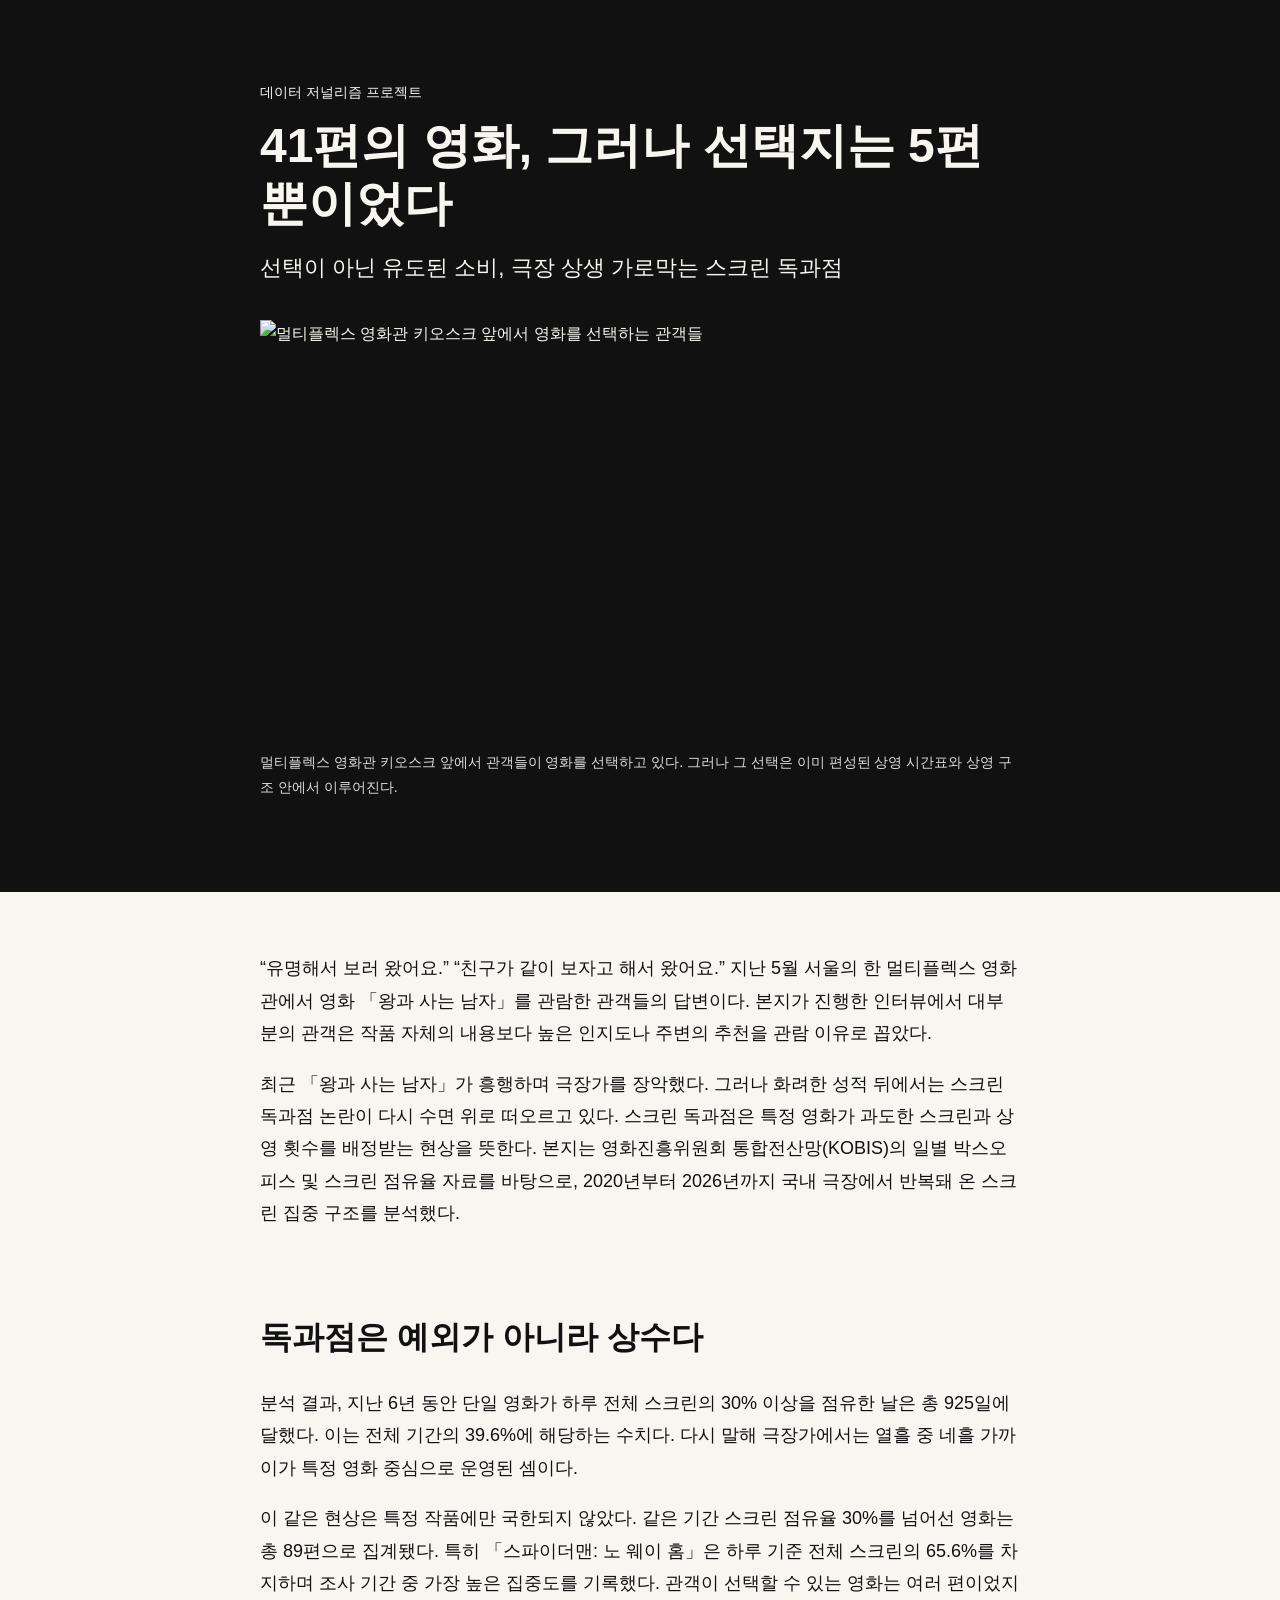
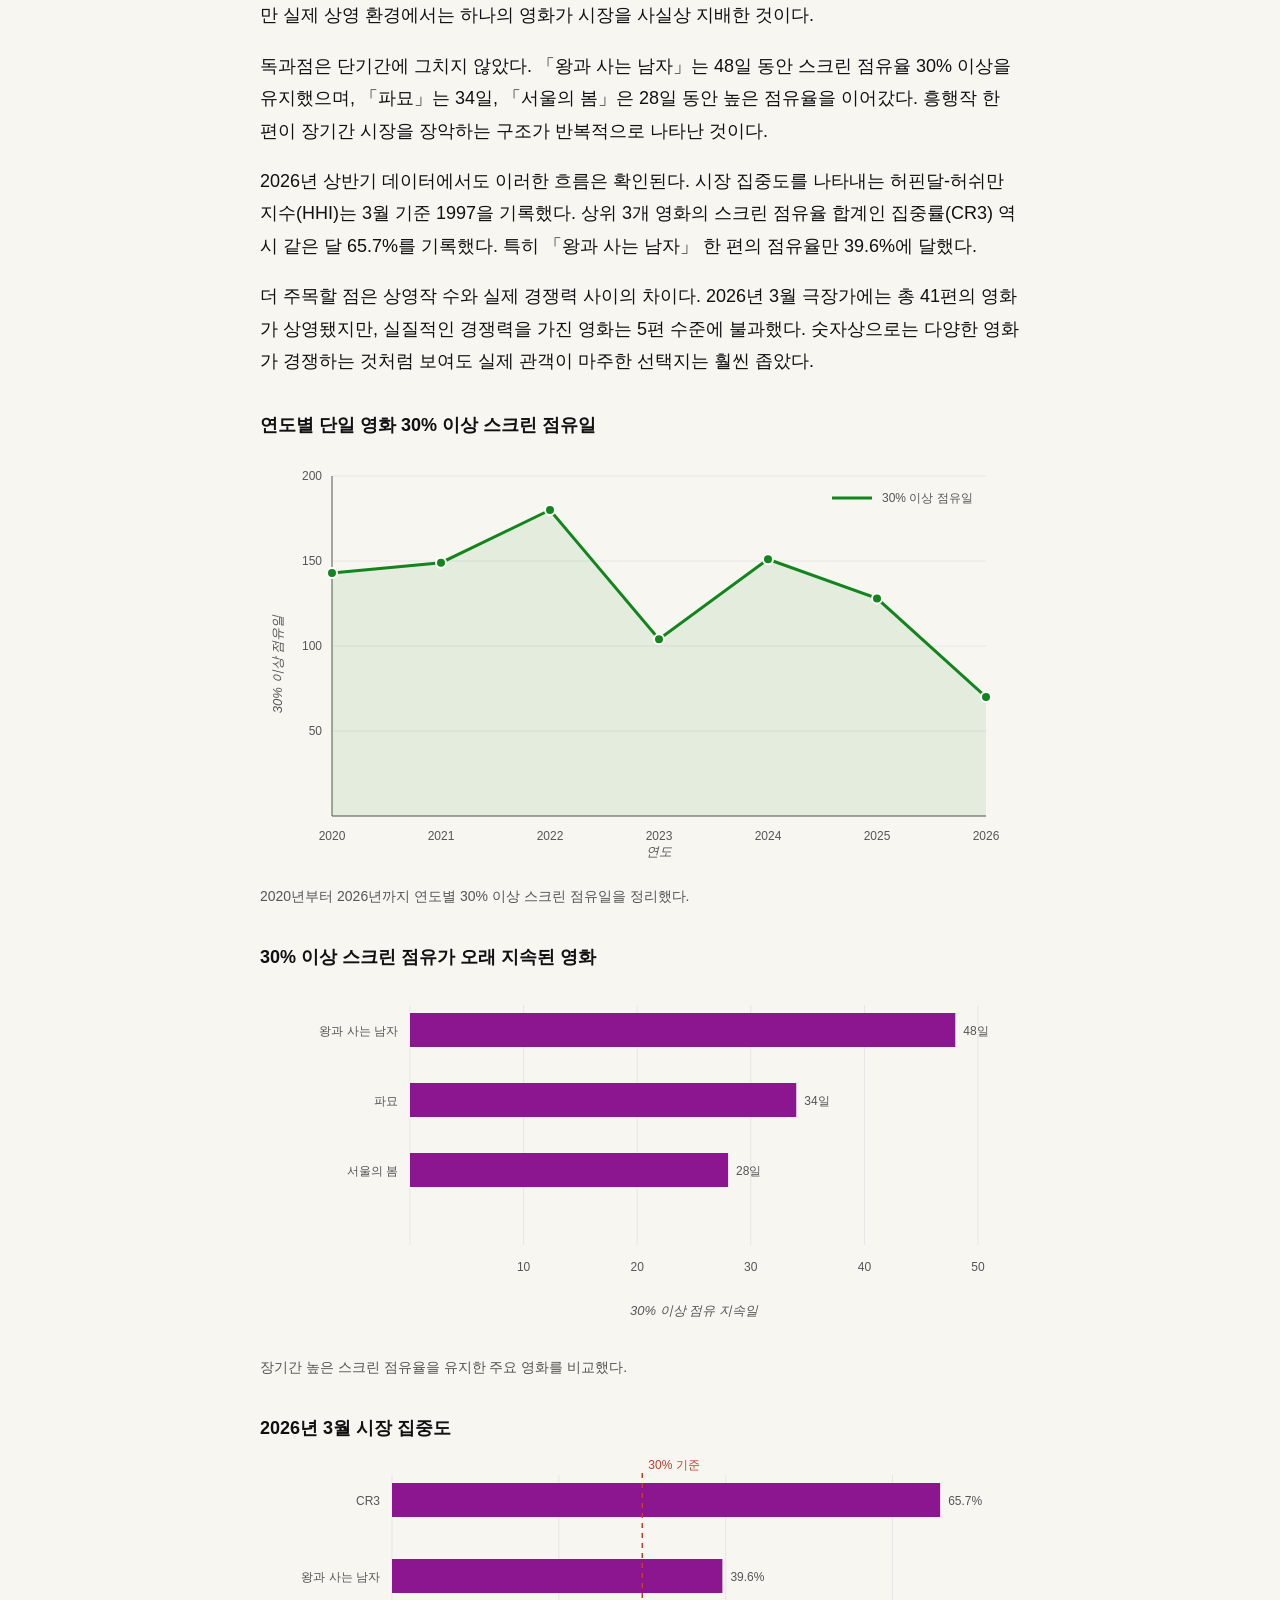
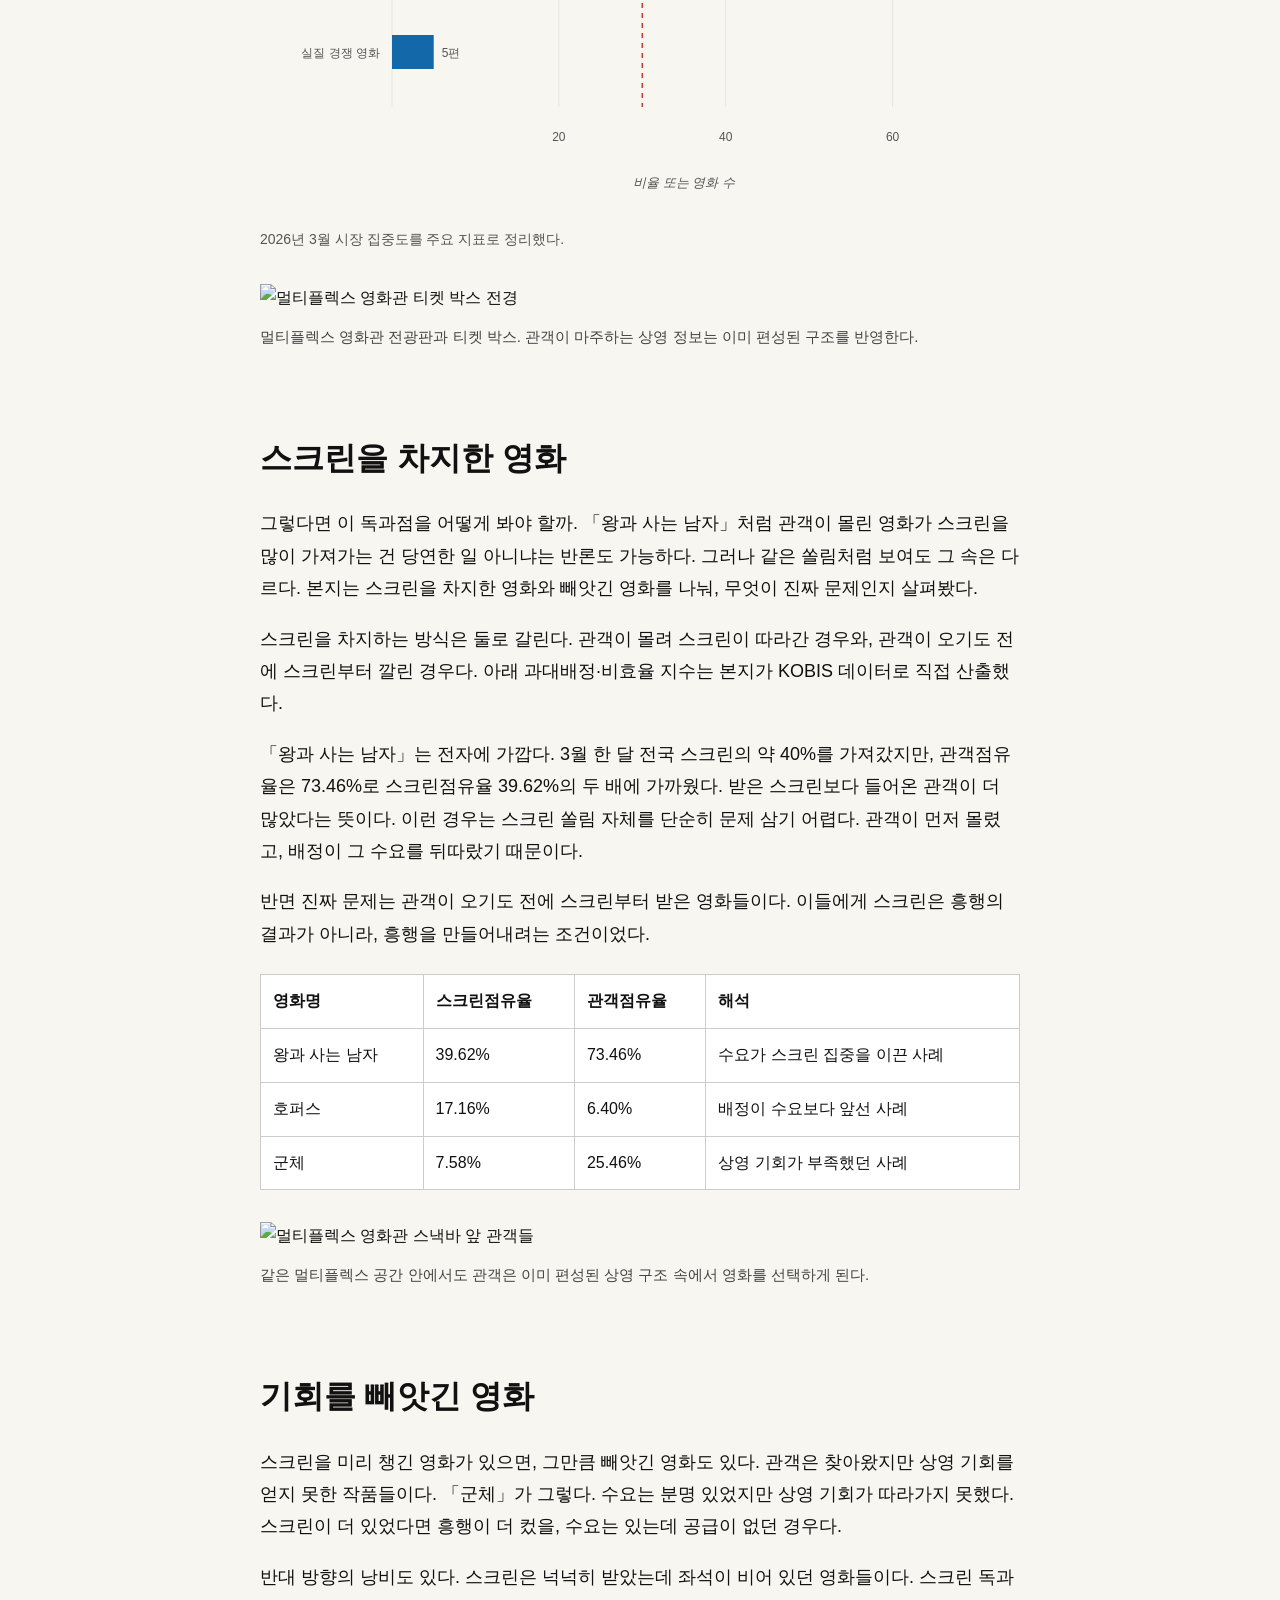
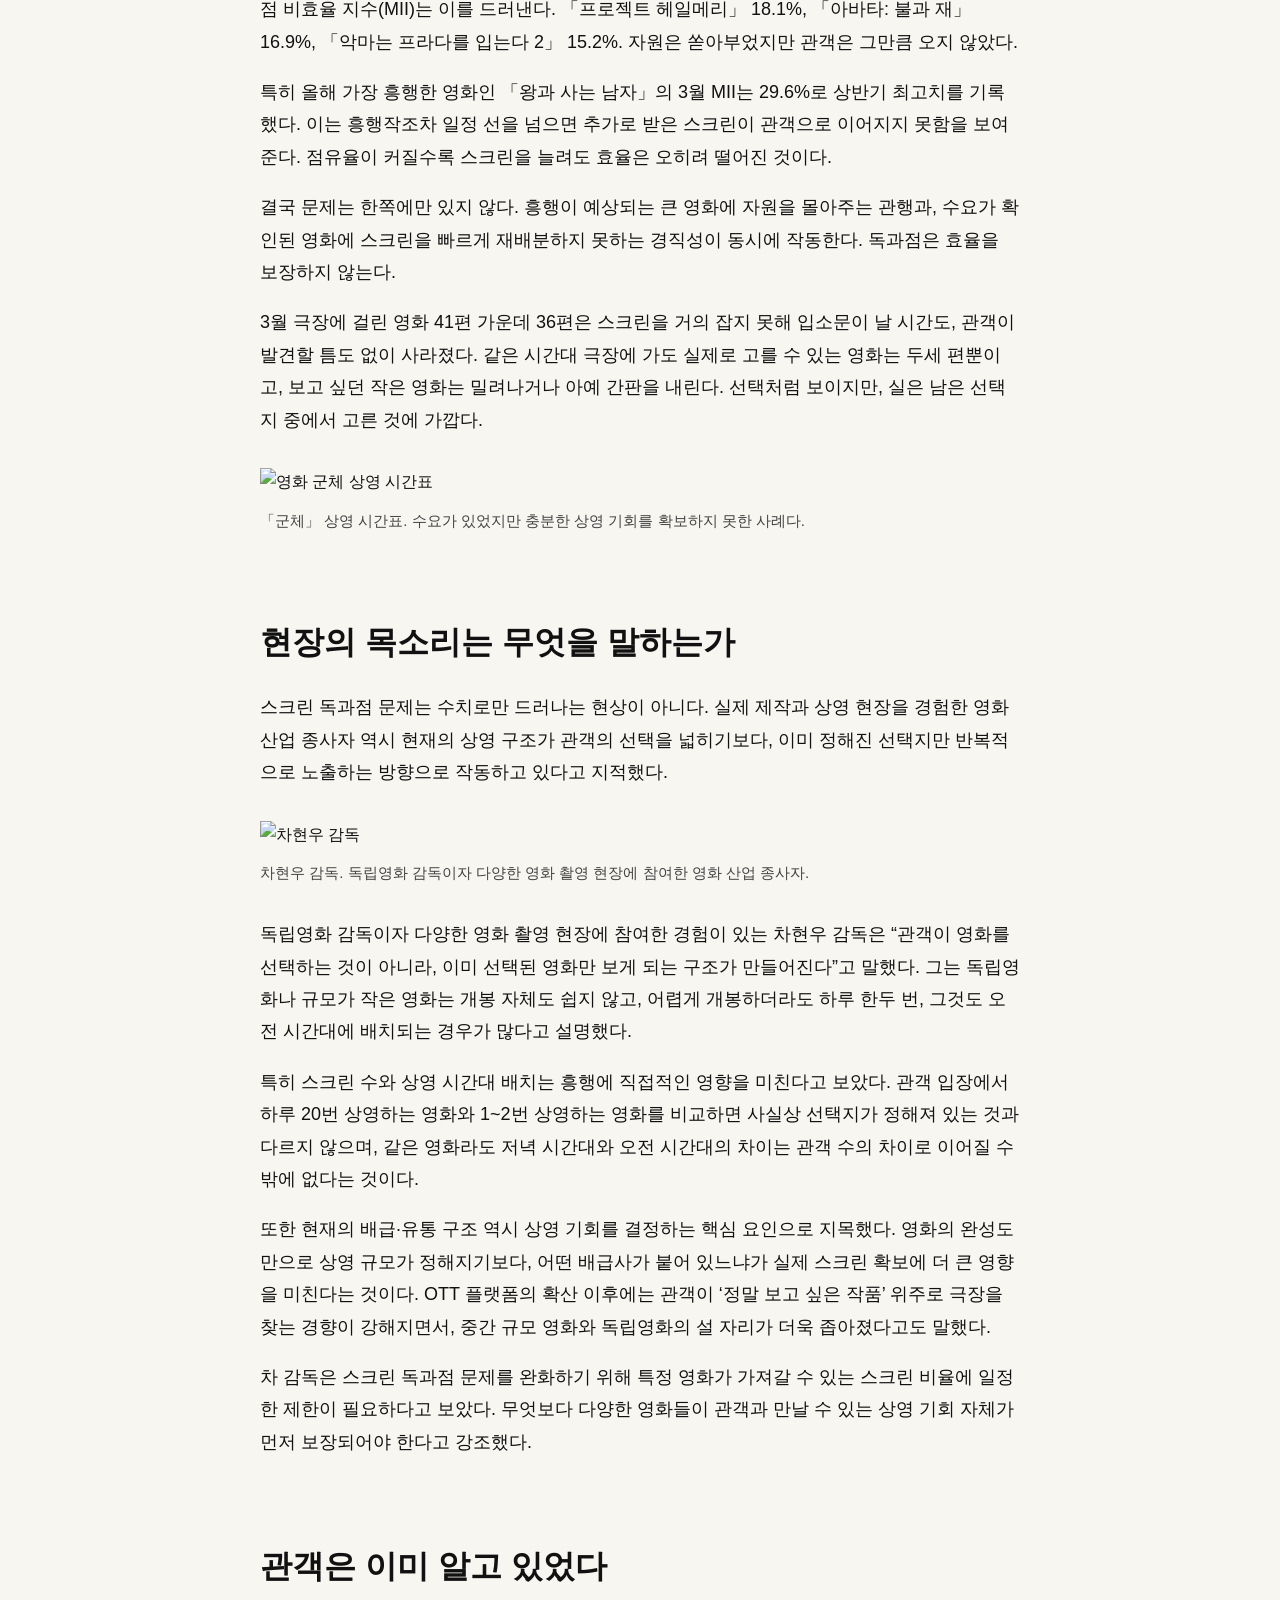
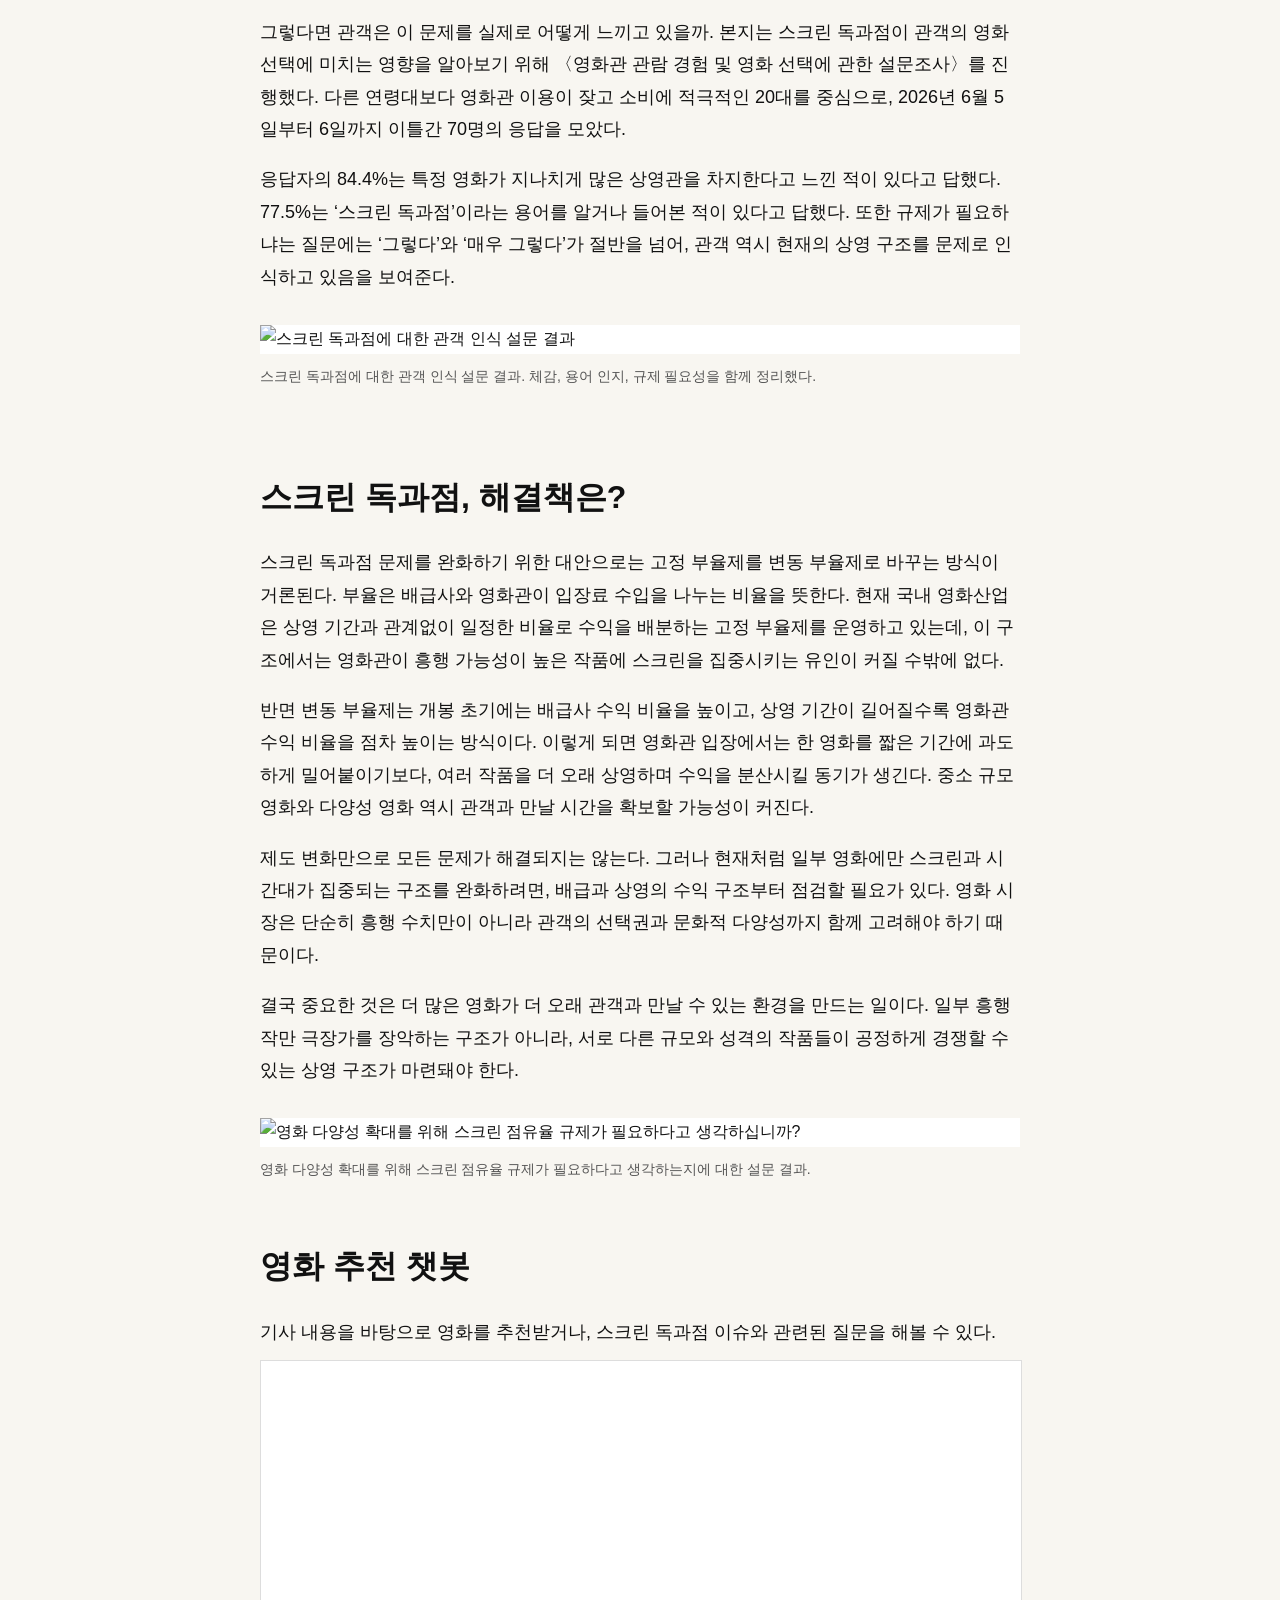
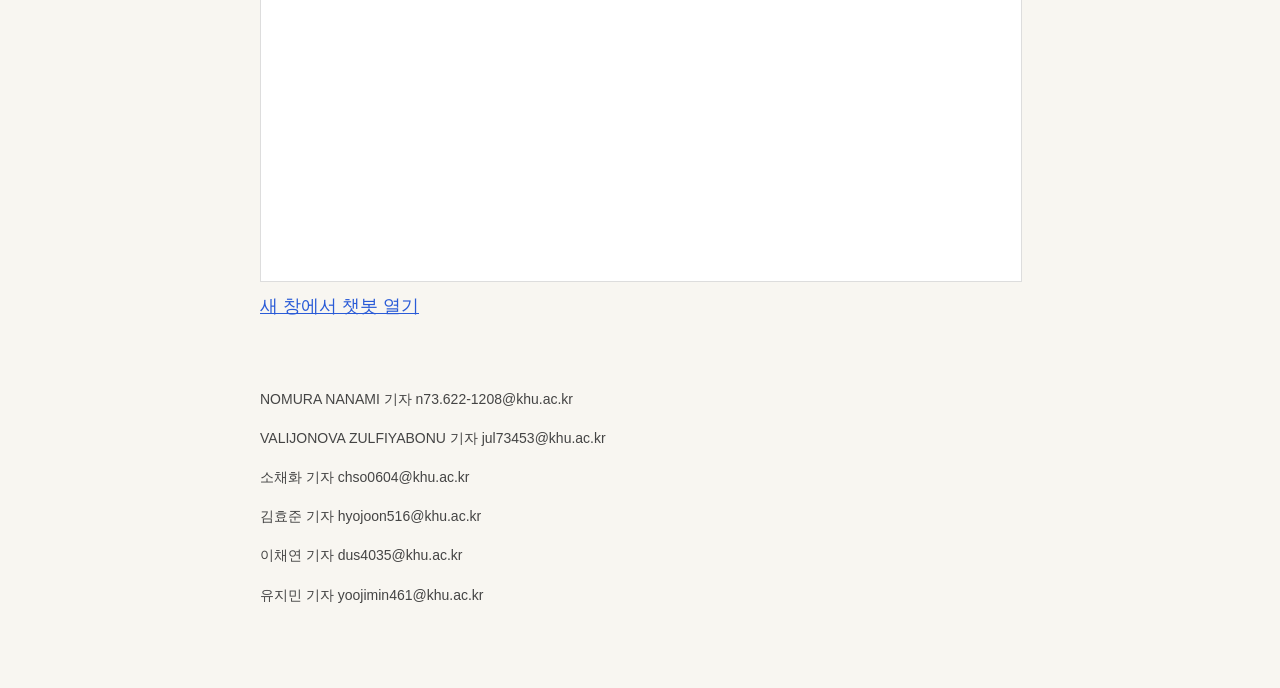
==== index.html @ 5990d656 "Add files via upload" ====
<!DOCTYPE html>
<html lang="ko">
<head>
  <meta charset="UTF-8">
  <meta name="viewport" content="width=device-width, initial-scale=1.0">
  <title>스크린 독과점 기사</title>
  <link rel="stylesheet" href="./index.css">
</head>
<body>

  <header class="hero">
    <div class="hero-inner">
      <p class="kicker">데이터 저널리즘 프로젝트</p>
      <h1>41편의 영화, 그러나 선택지는 5편뿐이었다</h1>
      <p class="subtitle">선택이 아닌 유도된 소비, 극장 상생 가로막는 스크린 독과점</p>

      <figure class="hero-figure">
        <img src="./assets/photos/hero-kiosk-line.jpg" alt="멀티플렉스 영화관 키오스크 앞에서 영화를 선택하는 관객들">
        <figcaption>
          멀티플렉스 영화관 키오스크 앞에서 관객들이 영화를 선택하고 있다. 
          그러나 그 선택은 이미 편성된 상영 시간표와 상영 구조 안에서 이루어진다.
        </figcaption>
      </figure>
    </div>
  </header>

  <main class="article">
  <section class="lead">
  <p>
    “유명해서 보러 왔어요.” “친구가 같이 보자고 해서 왔어요.”
    지난 5월 서울의 한 멀티플렉스 영화관에서 영화 「왕과 사는 남자」를 관람한
    관객들의 답변이다. 본지가 진행한 인터뷰에서 대부분의 관객은 작품 자체의 내용보다
    높은 인지도나 주변의 추천을 관람 이유로 꼽았다.
  </p>
  <p>
    최근 「왕과 사는 남자」가 흥행하며 극장가를 장악했다. 그러나 화려한 성적 뒤에서는
    스크린 독과점 논란이 다시 수면 위로 떠오르고 있다. 스크린 독과점은 특정 영화가
    과도한 스크린과 상영 횟수를 배정받는 현상을 뜻한다. 본지는 영화진흥위원회
    통합전산망(KOBIS)의 일별 박스오피스 및 스크린 점유율 자료를 바탕으로,
    2020년부터 2026년까지 국내 극장에서 반복돼 온 스크린 집중 구조를 분석했다.
  </p>
</section> 

    <section class="section">
  <h2>독과점은 예외가 아니라 상수다</h2>

  <p>
    분석 결과, 지난 6년 동안 단일 영화가 하루 전체 스크린의 30% 이상을 점유한 날은
    총 925일에 달했다. 이는 전체 기간의 39.6%에 해당하는 수치다. 다시 말해 극장가에서는
    열흘 중 네흘 가까이가 특정 영화 중심으로 운영된 셈이다.
  </p>

  <p>
    이 같은 현상은 특정 작품에만 국한되지 않았다. 같은 기간 스크린 점유율 30%를 넘어선
    영화는 총 89편으로 집계됐다. 특히 「스파이더맨: 노 웨이 홈」은 하루 기준 전체 스크린의
    65.6%를 차지하며 조사 기간 중 가장 높은 집중도를 기록했다. 관객이 선택할 수 있는 영화는
    여러 편이었지만 실제 상영 환경에서는 하나의 영화가 시장을 사실상 지배한 것이다.
  </p>

  <p>
    독과점은 단기간에 그치지 않았다. 「왕과 사는 남자」는 48일 동안 스크린 점유율 30% 이상을
    유지했으며, 「파묘」는 34일, 「서울의 봄」은 28일 동안 높은 점유율을 이어갔다.
    흥행작 한 편이 장기간 시장을 장악하는 구조가 반복적으로 나타난 것이다.
  </p>

  <p>
    2026년 상반기 데이터에서도 이러한 흐름은 확인된다. 시장 집중도를 나타내는
    허핀달-허쉬만 지수(HHI)는 3월 기준 1997을 기록했다. 상위 3개 영화의 스크린 점유율
    합계인 집중률(CR3) 역시 같은 달 65.7%를 기록했다. 특히 「왕과 사는 남자」 한 편의
    점유율만 39.6%에 달했다.
  </p>

  <p>
    더 주목할 점은 상영작 수와 실제 경쟁력 사이의 차이다. 2026년 3월 극장가에는
    총 41편의 영화가 상영됐지만, 실질적인 경쟁력을 가진 영화는 5편 수준에 불과했다.
    숫자상으로는 다양한 영화가 경쟁하는 것처럼 보여도 실제 관객이 마주한 선택지는 훨씬 좁았다.
  </p>

<figure class="chart-figure">
  <p class="chart-title">연도별 단일 영화 30% 이상 스크린 점유일</p>
  <svg id="year-chart" class="chart" viewBox="0 0 760 420" role="img" aria-label="연도별 단일 영화 30% 이상 스크린 점유일"></svg>
  <figcaption>2020년부터 2026년까지 연도별 30% 이상 스크린 점유일을 정리했다.</figcaption>
</figure>

<figure class="chart-figure">
  <p class="chart-title">30% 이상 스크린 점유가 오래 지속된 영화</p>
  <svg id="movie-chart" class="chart" viewBox="0 0 760 360" role="img" aria-label="30% 이상 스크린 점유 지속일 상위 영화"></svg>
  <figcaption>장기간 높은 스크린 점유율을 유지한 주요 영화를 비교했다.</figcaption>
</figure>

<figure class="chart-figure">
  <p class="chart-title">2026년 3월 시장 집중도</p>
  <svg id="march-chart" class="chart" viewBox="0 0 760 360" role="img" aria-label="2026년 3월 시장 집중도"></svg>
  <figcaption>2026년 3월 시장 집중도를 주요 지표로 정리했다.</figcaption>
</figure>

<figure>
  <img src="./assets/photos/ticket-box-wide.jpg" alt="멀티플렉스 영화관 티켓 박스 전경">
  <figcaption>멀티플렉스 영화관 전광판과 티켓 박스. 관객이 마주하는 상영 정보는 이미 편성된 구조를 반영한다.</figcaption>
</figure>


    <section class="section">
  <h2>스크린을 차지한 영화</h2>

  <p>
    그렇다면 이 독과점을 어떻게 봐야 할까. 「왕과 사는 남자」처럼 관객이 몰린 영화가
    스크린을 많이 가져가는 건 당연한 일 아니냐는 반론도 가능하다. 그러나 같은 쏠림처럼 보여도
    그 속은 다르다. 본지는 스크린을 차지한 영화와 빼앗긴 영화를 나눠, 무엇이 진짜 문제인지
    살펴봤다.
  </p>

  <p>
    스크린을 차지하는 방식은 둘로 갈린다. 관객이 몰려 스크린이 따라간 경우와, 관객이 오기도 전에
    스크린부터 깔린 경우다. 아래 과대배정·비효율 지수는 본지가 KOBIS 데이터로 직접 산출했다.
  </p>

  <p>
    「왕과 사는 남자」는 전자에 가깝다. 3월 한 달 전국 스크린의 약 40%를 가져갔지만,
    관객점유율은 73.46%로 스크린점유율 39.62%의 두 배에 가까웠다. 받은 스크린보다
    들어온 관객이 더 많았다는 뜻이다. 이런 경우는 스크린 쏠림 자체를 단순히 문제 삼기 어렵다.
    관객이 먼저 몰렸고, 배정이 그 수요를 뒤따랐기 때문이다.
  </p>

  <p>
    반면 진짜 문제는 관객이 오기도 전에 스크린부터 받은 영화들이다. 이들에게 스크린은
    흥행의 결과가 아니라, 흥행을 만들어내려는 조건이었다.
  </p>

  <table>
    <thead>
      <tr>
        <th>영화명</th>
        <th>스크린점유율</th>
        <th>관객점유율</th>
        <th>해석</th>
      </tr>
    </thead>
    <tbody>
      <tr>
        <td>왕과 사는 남자</td>
        <td>39.62%</td>
        <td>73.46%</td>
        <td>수요가 스크린 집중을 이끈 사례</td>
      </tr>
      <tr>
        <td>호퍼스</td>
        <td>17.16%</td>
        <td>6.40%</td>
        <td>배정이 수요보다 앞선 사례</td>
      </tr>
      <tr>
        <td>군체</td>
        <td>7.58%</td>
        <td>25.46%</td>
        <td>상영 기회가 부족했던 사례</td>
      </tr>
    </tbody>
  </table>

  <figure>
    <img src="./assets/photos/multiplex-snackbar-crowd.jpg" alt="멀티플렉스 영화관 스낵바 앞 관객들">
    <figcaption>같은 멀티플렉스 공간 안에서도 관객은 이미 편성된 상영 구조 속에서 영화를 선택하게 된다.</figcaption>
  </figure>
</section>

<section class="section">
  <h2>기회를 빼앗긴 영화</h2>

  <p>
    스크린을 미리 챙긴 영화가 있으면, 그만큼 빼앗긴 영화도 있다. 관객은 찾아왔지만
    상영 기회를 얻지 못한 작품들이다. 「군체」가 그렇다. 수요는 분명 있었지만 상영 기회가
    따라가지 못했다. 스크린이 더 있었다면 흥행이 더 컸을, 수요는 있는데 공급이 없던 경우다.
  </p>

  <p>
    반대 방향의 낭비도 있다. 스크린은 넉넉히 받았는데 좌석이 비어 있던 영화들이다.
    스크린 독과점 비효율 지수(MII)는 이를 드러낸다. 「프로젝트 헤일메리」 18.1%,
    「아바타: 불과 재」 16.9%, 「악마는 프라다를 입는다 2」 15.2%. 자원은 쏟아부었지만
    관객은 그만큼 오지 않았다.
  </p>

  <p>
    특히 올해 가장 흥행한 영화인 「왕과 사는 남자」의 3월 MII는 29.6%로 상반기 최고치를 기록했다.
    이는 흥행작조차 일정 선을 넘으면 추가로 받은 스크린이 관객으로 이어지지 못함을 보여준다.
    점유율이 커질수록 스크린을 늘려도 효율은 오히려 떨어진 것이다.
  </p>

  <p>
    결국 문제는 한쪽에만 있지 않다. 흥행이 예상되는 큰 영화에 자원을 몰아주는 관행과,
    수요가 확인된 영화에 스크린을 빠르게 재배분하지 못하는 경직성이 동시에 작동한다.
    독과점은 효율을 보장하지 않는다.
  </p>

  <p>
    3월 극장에 걸린 영화 41편 가운데 36편은 스크린을 거의 잡지 못해 입소문이 날 시간도,
    관객이 발견할 틈도 없이 사라졌다. 같은 시간대 극장에 가도 실제로 고를 수 있는 영화는
    두세 편뿐이고, 보고 싶던 작은 영화는 밀려나거나 아예 간판을 내린다.
    선택처럼 보이지만, 실은 남은 선택지 중에서 고른 것에 가깝다.
  </p>

  <figure>
    <img src="./assets/photos/gunche-screenboard.jpg" alt="영화 군체 상영 시간표">
    <figcaption>「군체」 상영 시간표. 수요가 있었지만 충분한 상영 기회를 확보하지 못한 사례다.</figcaption>
  </figure>
</section>

    <section class="section">
      <h2>현장의 목소리는 무엇을 말하는가</h2>
      <p>
        스크린 독과점 문제는 수치로만 드러나는 현상이 아니다. 실제 제작과 상영 현장을 경험한 영화 산업 종사자 역시 현재의 상영 구조가 관객의 선택을 넓히기보다, 이미 정해진 선택지만 반복적으로 노출하는 방향으로 작동하고 있다고 지적했다.
      </p>

      <figure>
        <img src="./assets/photos/director-cha-hyunwoo.jpg" alt="차현우 감독">
        <figcaption>차현우 감독. 독립영화 감독이자 다양한 영화 촬영 현장에 참여한 영화 산업 종사자.</figcaption>
      </figure>

      <p>
        독립영화 감독이자 다양한 영화 촬영 현장에 참여한 경험이 있는 차현우 감독은
        “관객이 영화를 선택하는 것이 아니라, 이미 선택된 영화만 보게 되는 구조가 만들어진다”고 말했다.
        그는 독립영화나 규모가 작은 영화는 개봉 자체도 쉽지 않고, 어렵게 개봉하더라도
        하루 한두 번, 그것도 오전 시간대에 배치되는 경우가 많다고 설명했다.
      </p>

      <p>
        특히 스크린 수와 상영 시간대 배치는 흥행에 직접적인 영향을 미친다고 보았다.
        관객 입장에서 하루 20번 상영하는 영화와 1~2번 상영하는 영화를 비교하면
        사실상 선택지가 정해져 있는 것과 다르지 않으며, 같은 영화라도 저녁 시간대와 오전 시간대의 차이는
        관객 수의 차이로 이어질 수밖에 없다는 것이다.
      </p>

      <p>
        또한 현재의 배급·유통 구조 역시 상영 기회를 결정하는 핵심 요인으로 지목했다.
        영화의 완성도만으로 상영 규모가 정해지기보다, 어떤 배급사가 붙어 있느냐가
        실제 스크린 확보에 더 큰 영향을 미친다는 것이다.
        OTT 플랫폼의 확산 이후에는 관객이 ‘정말 보고 싶은 작품’ 위주로 극장을 찾는 경향이 강해지면서,
        중간 규모 영화와 독립영화의 설 자리가 더욱 좁아졌다고도 말했다.
      </p>

      <p>
        차 감독은 스크린 독과점 문제를 완화하기 위해 특정 영화가 가져갈 수 있는 스크린 비율에 일정한 제한이 필요하다고 보았다.
        무엇보다 다양한 영화들이 관객과 만날 수 있는 상영 기회 자체가 먼저 보장되어야 한다고 강조했다.
      </p>
    </section>

   <section class="section">
  <h2>관객은 이미 알고 있었다</h2>
  <p>
    그렇다면 관객은 이 문제를 실제로 어떻게 느끼고 있을까. 본지는 스크린 독과점이
    관객의 영화 선택에 미치는 영향을 알아보기 위해 〈영화관 관람 경험 및 영화 선택에 관한 설문조사〉를
    진행했다. 다른 연령대보다 영화관 이용이 잦고 소비에 적극적인 20대를 중심으로,
    2026년 6월 5일부터 6일까지 이틀간 70명의 응답을 모았다.
  </p>
  <p>
    응답자의 84.4%는 특정 영화가 지나치게 많은 상영관을 차지한다고 느낀 적이 있다고 답했다.
    77.5%는 ‘스크린 독과점’이라는 용어를 알거나 들어본 적이 있다고 답했다.
    또한 규제가 필요하냐는 질문에는 ‘그렇다’와 ‘매우 그렇다’가 절반을 넘어,
    관객 역시 현재의 상영 구조를 문제로 인식하고 있음을 보여준다.
  </p>

  <figure class="chart-figure">
    <img src="./assets/charts/survey-awareness.png" alt="스크린 독과점에 대한 관객 인식 설문 결과">
    <figcaption>스크린 독과점에 대한 관객 인식 설문 결과. 체감, 용어 인지, 규제 필요성을 함께 정리했다.</figcaption>
  </figure>

<section class="section">
  <h2>스크린 독과점, 해결책은?</h2>

  <p>
    스크린 독과점 문제를 완화하기 위한 대안으로는 고정 부율제를 변동 부율제로 바꾸는 방식이 거론된다.
    부율은 배급사와 영화관이 입장료 수입을 나누는 비율을 뜻한다. 현재 국내 영화산업은
    상영 기간과 관계없이 일정한 비율로 수익을 배분하는 고정 부율제를 운영하고 있는데,
    이 구조에서는 영화관이 흥행 가능성이 높은 작품에 스크린을 집중시키는 유인이 커질 수밖에 없다.
  </p>

  <p>
    반면 변동 부율제는 개봉 초기에는 배급사 수익 비율을 높이고, 상영 기간이 길어질수록
    영화관 수익 비율을 점차 높이는 방식이다. 이렇게 되면 영화관 입장에서는 한 영화를
    짧은 기간에 과도하게 밀어붙이기보다, 여러 작품을 더 오래 상영하며 수익을 분산시킬
    동기가 생긴다. 중소 규모 영화와 다양성 영화 역시 관객과 만날 시간을 확보할 가능성이 커진다.
  </p>

  <p>
    제도 변화만으로 모든 문제가 해결되지는 않는다. 그러나 현재처럼 일부 영화에만
    스크린과 시간대가 집중되는 구조를 완화하려면, 배급과 상영의 수익 구조부터 점검할 필요가 있다.
    영화 시장은 단순히 흥행 수치만이 아니라 관객의 선택권과 문화적 다양성까지 함께 고려해야 하기 때문이다.
  </p>

  <p>
    결국 중요한 것은 더 많은 영화가 더 오래 관객과 만날 수 있는 환경을 만드는 일이다.
    일부 흥행작만 극장가를 장악하는 구조가 아니라, 서로 다른 규모와 성격의 작품들이
    공정하게 경쟁할 수 있는 상영 구조가 마련돼야 한다.
  </p>

  <figure class="chart-figure">
    <img src="./assets/charts/solution-regulation.png" alt="영화 다양성 확대를 위해 스크린 점유율 규제가 필요하다고 생각하십니까?">
    <figcaption>영화 다양성 확대를 위해 스크린 점유율 규제가 필요하다고 생각하는지에 대한 설문 결과.</figcaption>
  </figure>
</section>  

<section class="section chatbot-section">
  <h2>영화 추천 챗봇</h2>
  <p>
    기사 내용을 바탕으로 영화를 추천받거나, 스크린 독과점 이슈와 관련된 질문을 해볼 수 있다.
  </p>

  <iframe
    src="https://chatbot-movie-xr9r.onrender.com"
    title="영화 추천 챗봇"
    loading="lazy">
  </iframe>

  <p class="chatbot-link">
    <a href="https://chatbot-movie-xr9r.onrender.com" target="_blank" rel="noopener">
      새 창에서 챗봇 열기
    </a>
  </p>
</section>

</main>

<footer class="article-footer">
  <p>NOMURA NANAMI 기자 n73.622-1208@khu.ac.kr</p>
  <p>VALIJONOVA ZULFIYABONU 기자 jul73453@khu.ac.kr</p>
  <p>소채화 기자 chso0604@khu.ac.kr</p>
  <p>김효준 기자 hyojoon516@khu.ac.kr</p>
  <p>이채연 기자 dus4035@khu.ac.kr</p>
  <p>유지민 기자 yoojimin461@khu.ac.kr</p>
</footer>

<div id="tooltip" class="tooltip" role="status" aria-hidden="true"></div>

<script src="./index.js"></script>
<script src="./screen-concentration-article.js"></script>
</body>
</html>
---- index.css ----
body {
  margin: 0;
  font-family: sans-serif;
  line-height: 1.8;
  color: #111;
  background: #f8f6f1;
}

.hero {
  padding: 80px 20px 60px;
  background: #111;
  color: #f8f6f1;
}

.hero-inner {
  max-width: 760px;
  margin: 0 auto;
}

.kicker {
  margin: 0 0 12px;
  font-size: 14px;
}

h1 {
  margin: 0 0 16px;
  font-size: 48px;
  line-height: 1.2;
}

.subtitle {
  margin: 0 0 16px;
  font-size: 22px;
}

.byline {
  margin: 0;
  font-size: 14px;
}

.article {
  max-width: 760px;
  margin: 0 auto;
  padding: 40px 20px 32px;
}

.section {
  margin-top: 80px;
}

.section h2 {
  margin-bottom: 20px;
  font-size: 32px;
}

.graphic-box {
  margin: 24px 0;
  padding: 60px 20px;
  text-align: center;
  border: 1px solid #ccc;
  background: #fff;
}

figure {
  margin: 32px 0;
}

figure img {
  width: 100%;
  display: block;
}

figcaption {
  margin-top: 10px;
  font-size: 15px;
  color: #444;
  font-weight: 500;
}

table {
  width: 100%;
  border-collapse: collapse;
  margin-top: 24px;
  background: #fff;
}

th, td {
  border: 1px solid #ccc;
  padding: 12px;
  text-align: left;
}
.hero-figure {
  margin-top: 32px;
}

.hero-figure img {
  width: 100%;
  height: 420px;
  display: block;
  object-fit: cover;
}


.hero-figure figcaption {
  margin-top: 10px;
  font-size: 14px;
  color: #ddd;
}
.lead p,
.section p {
  font-size: 18px;
}

.lead {
  margin-top: 20px;
}
.chart-figure {
  margin: 32px 0;
}

.chart-figure img {
  width: 100%;
  display: block;
  background: #fff;
}

.chart-figure figcaption {
  margin-top: 10px;
  font-size: 14px;
  color: #555;
}
table {
  width: 100%;
  border-collapse: collapse;
  margin-top: 24px;
  background: #fff;
}

th, td {
  border: 1px solid #ccc;
  padding: 12px;
  text-align: left;
  vertical-align: top;
}
.article-footer {
  max-width: 760px;
  margin: 20px auto 80px;
  padding: 0 20px;
  font-size: 14px;
  line-height: 1.8;
  color: #444;
}
.fade-section {
  opacity: 0;
  transform: translateY(24px);
  transition: opacity 0.8s ease, transform 0.8s ease;
}

.fade-section.show {
  opacity: 1;
  transform: translateY(0);
}
.fade-section {
  opacity: 0;
  transform: translateY(80px);
  transition: opacity 1.2s ease, transform 1.2s ease;
}

.fade-section.show {
  opacity: 1;
  transform: translateY(0);
}
.chart {
  display: block;
  width: 100%;
  height: auto;
  overflow: visible;
}

.axis {
  stroke: #555;
  stroke-width: 1;
}

.grid {
  stroke: #e6e6e6;
  stroke-width: 1;
}

.tick,
.axis-label,
.legend,
.value-label {
  fill: #555;
  font-size: 12px;
}

.axis-label {
  font-size: 13px;
  font-style: italic;
}

.line {
  fill: none;
  stroke: #12851d;
  stroke-width: 3;
}

.area {
  fill: rgba(18, 133, 29, 0.09);
}

.point {
  fill: #12851d;
  stroke: #fff;
  stroke-width: 2;
  cursor: pointer;
}

.bar {
  fill: #8b168f;
  cursor: pointer;
}

.bar.alt {
  fill: #1268a8;
}

.bar:hover,
.point:hover {
  opacity: 0.78;
}

.threshold {
  stroke: #c43b2f;
  stroke-width: 1.5;
  stroke-dasharray: 5 5;
}

.threshold-label {
  fill: #c43b2f;
  font-size: 12px;
}

.tooltip {
  position: fixed;
  z-index: 10;
  max-width: 240px;
  padding: 8px 10px;
  border: 1px solid #cfcfcf;
  background: #fff;
  box-shadow: 0 6px 18px rgba(0, 0, 0, 0.12);
  color: #222;
  font-size: 13px;
  line-height: 1.45;
  pointer-events: none;
  opacity: 0;
}

.tooltip.visible {
  opacity: 1;
}

.chatbot-section iframe {
  width: 100%;
  height: 700px;
  border: 1px solid #ddd;
  background: #fff;
}

.chatbot-link {
  margin-top: 10px;
}
.chatbot-section {
  margin-top: 56px;
}

.chatbot-section iframe {
  width: 100%;
  height: 520px;
  border: 1px solid #ddd;
  background: #fff;
  display: block;
}

.chatbot-section p {
  margin-bottom: 12px;
}

.chatbot-link {
  margin-top: 8px;
}

.chatbot-link a {
  color: #2a5bd7;
  text-decoration: underline;
}

.chart-title {
  margin: 0 0 12px;
  font-size: 18px;
  font-weight: 700;
  color: #111;
}
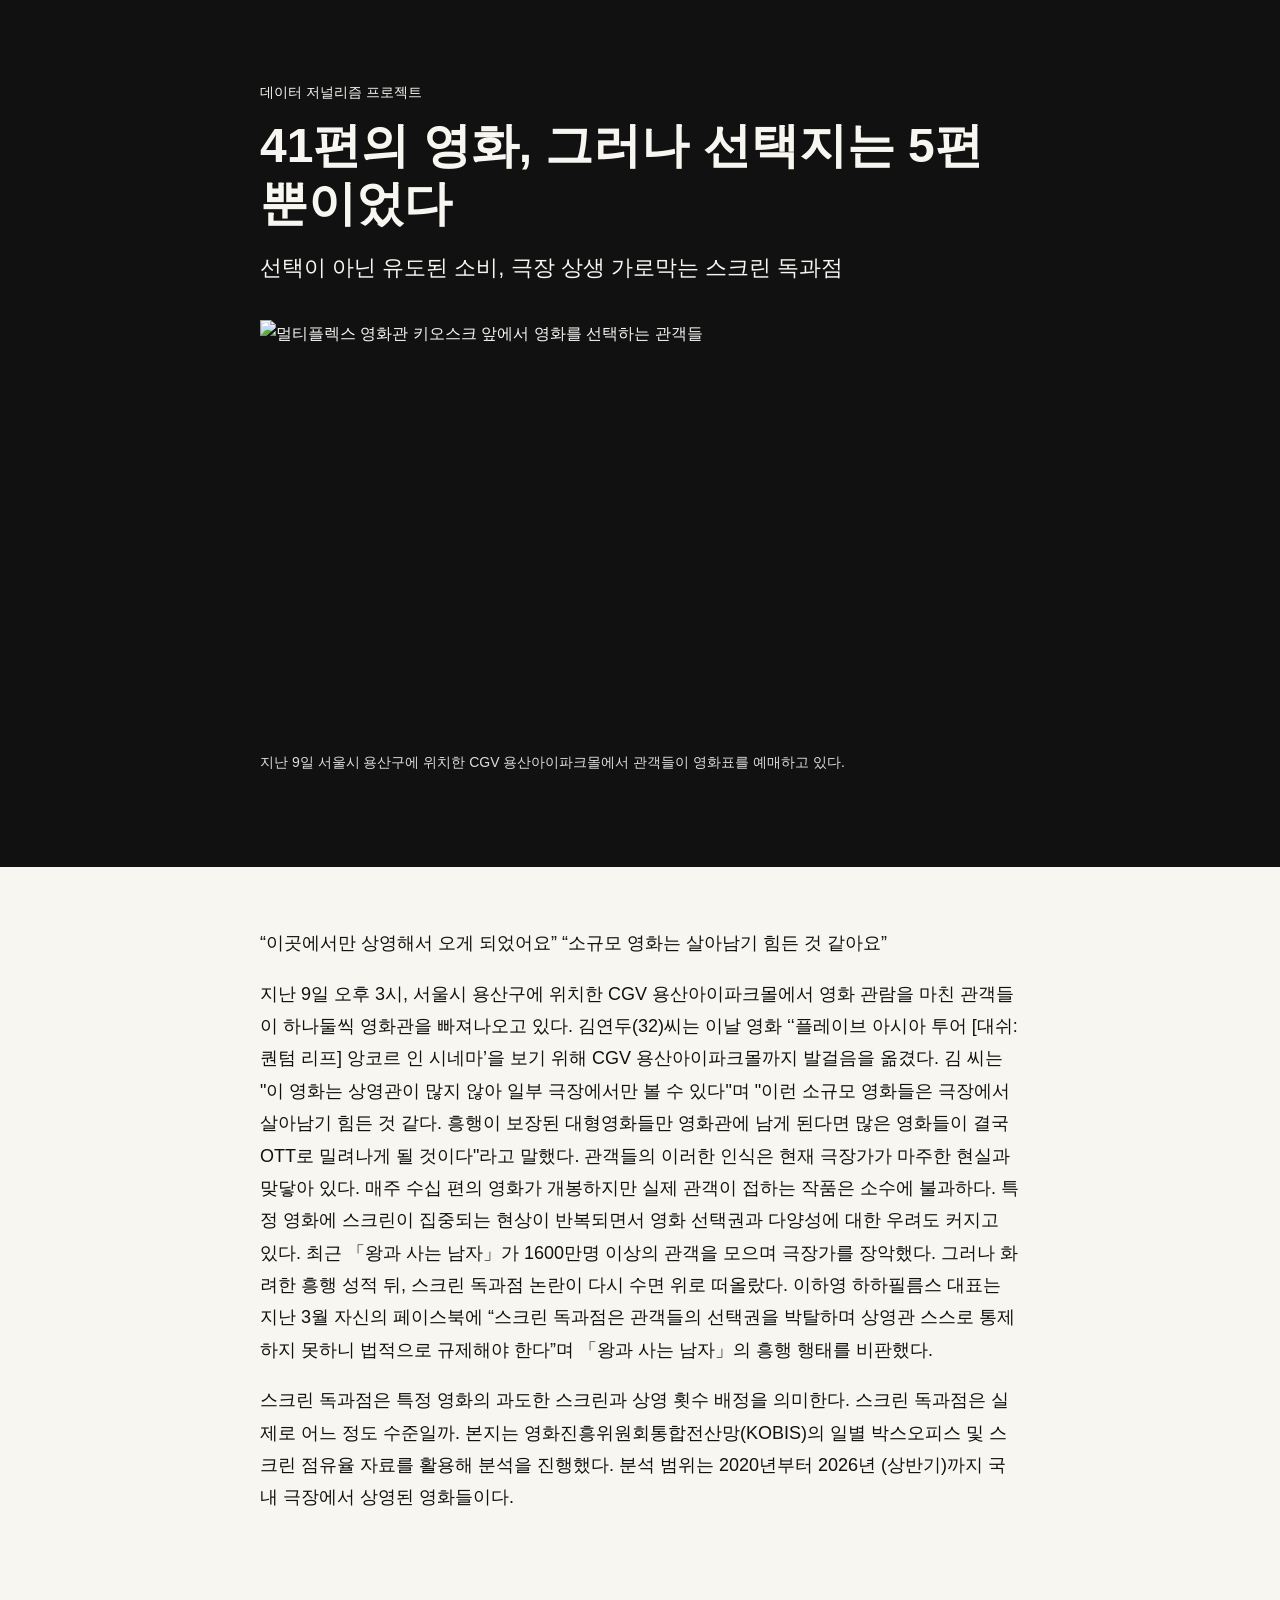
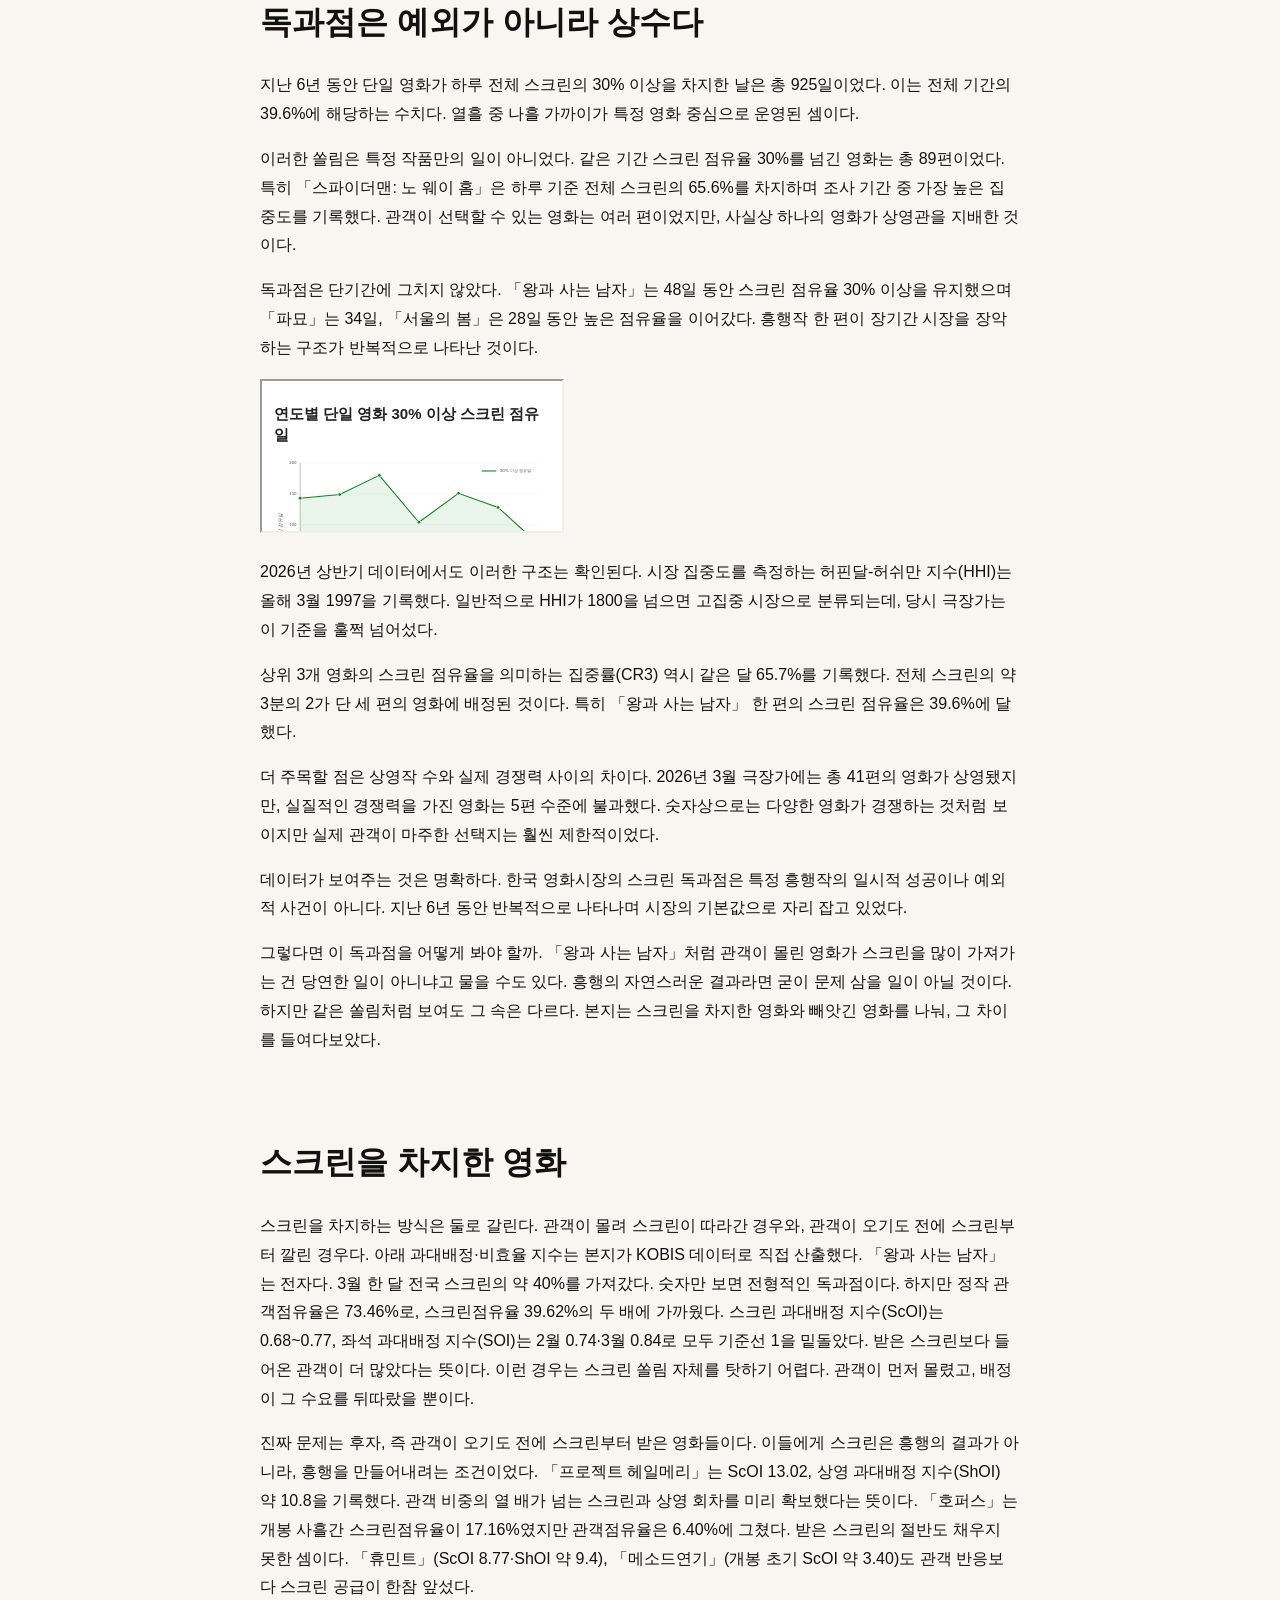
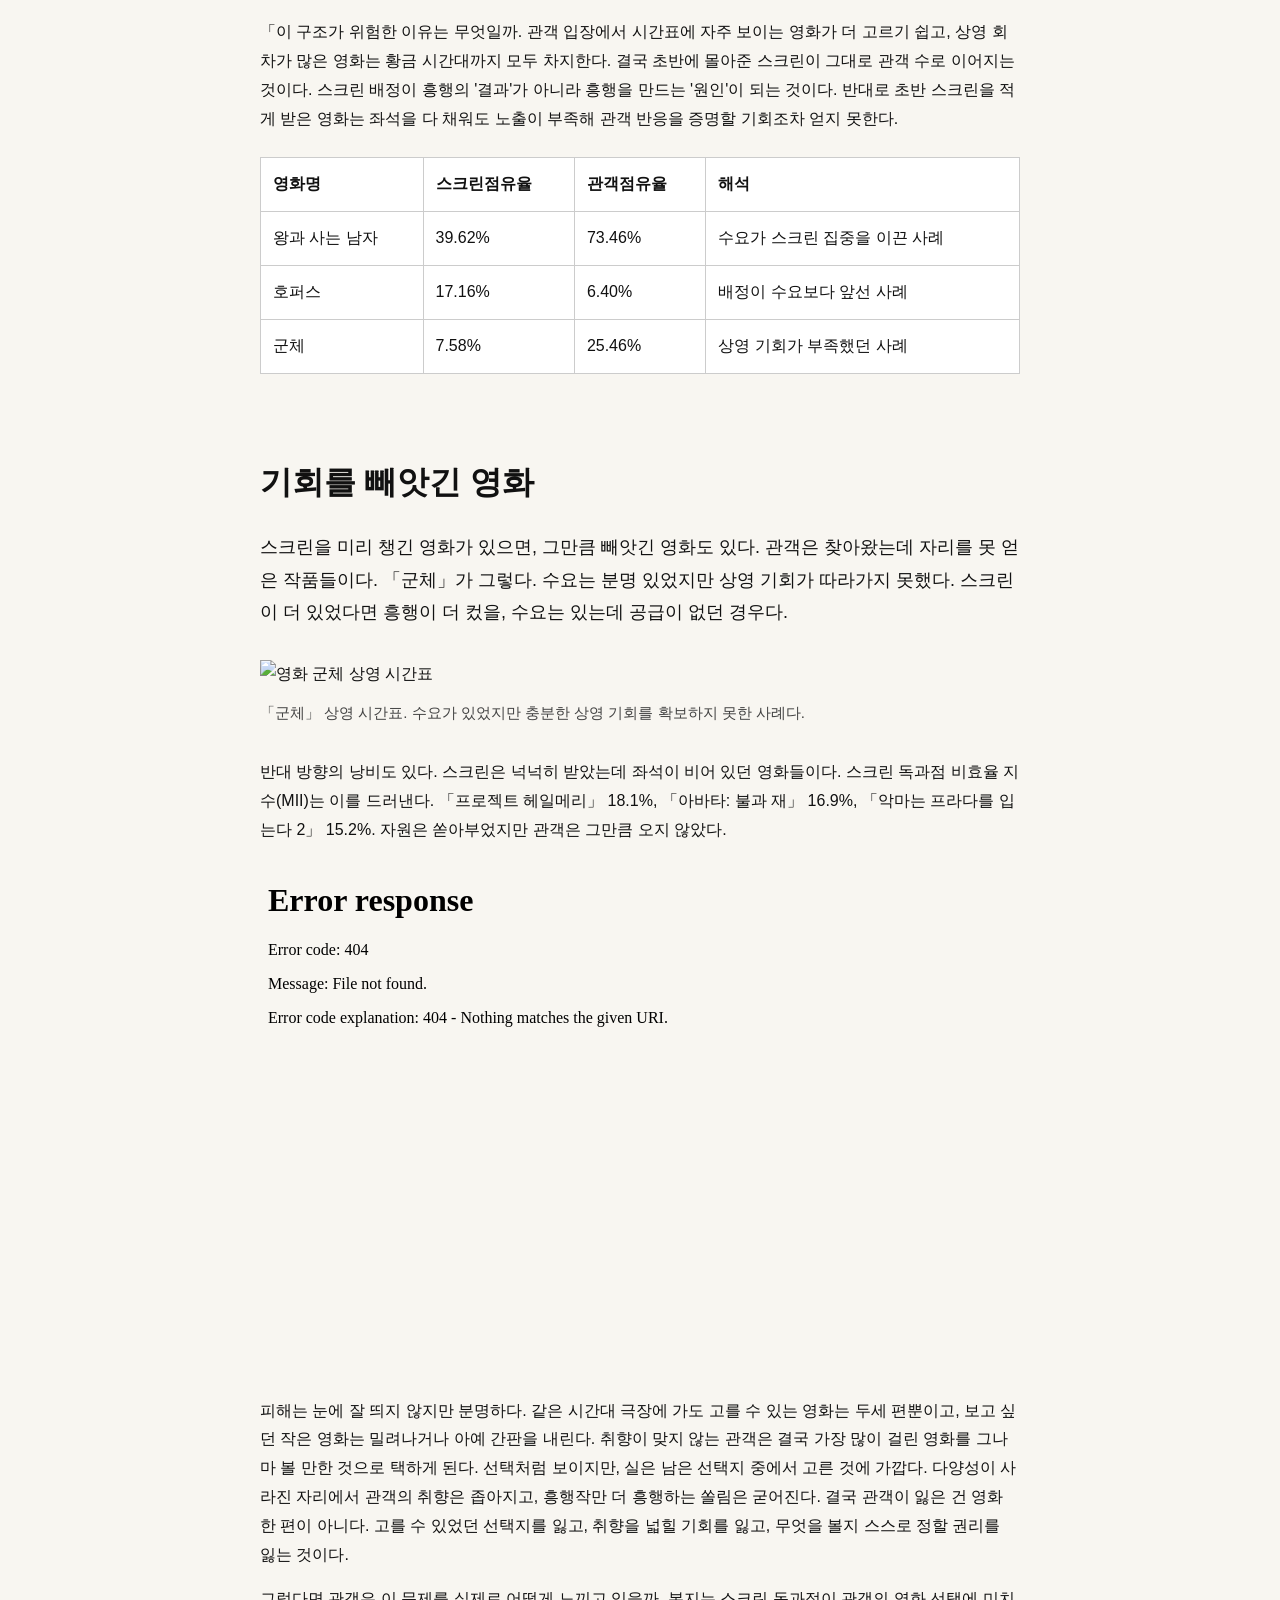
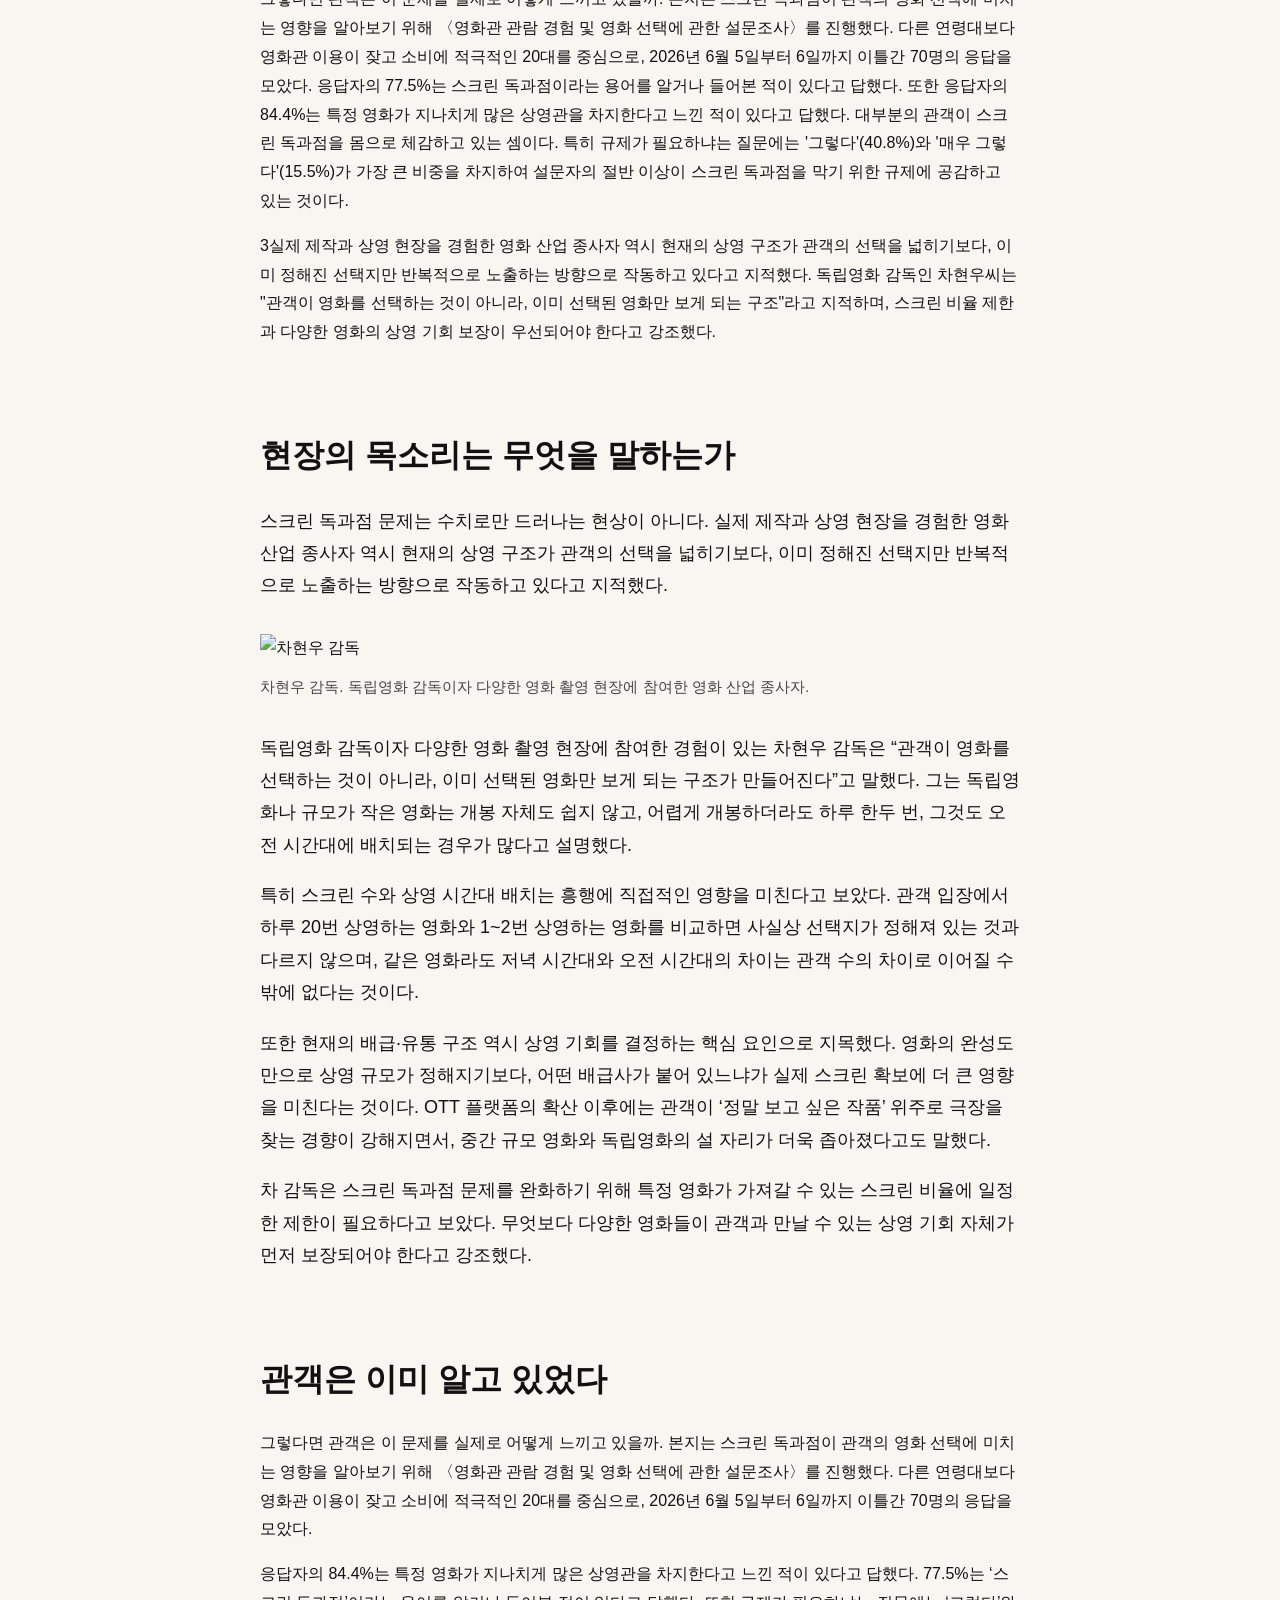
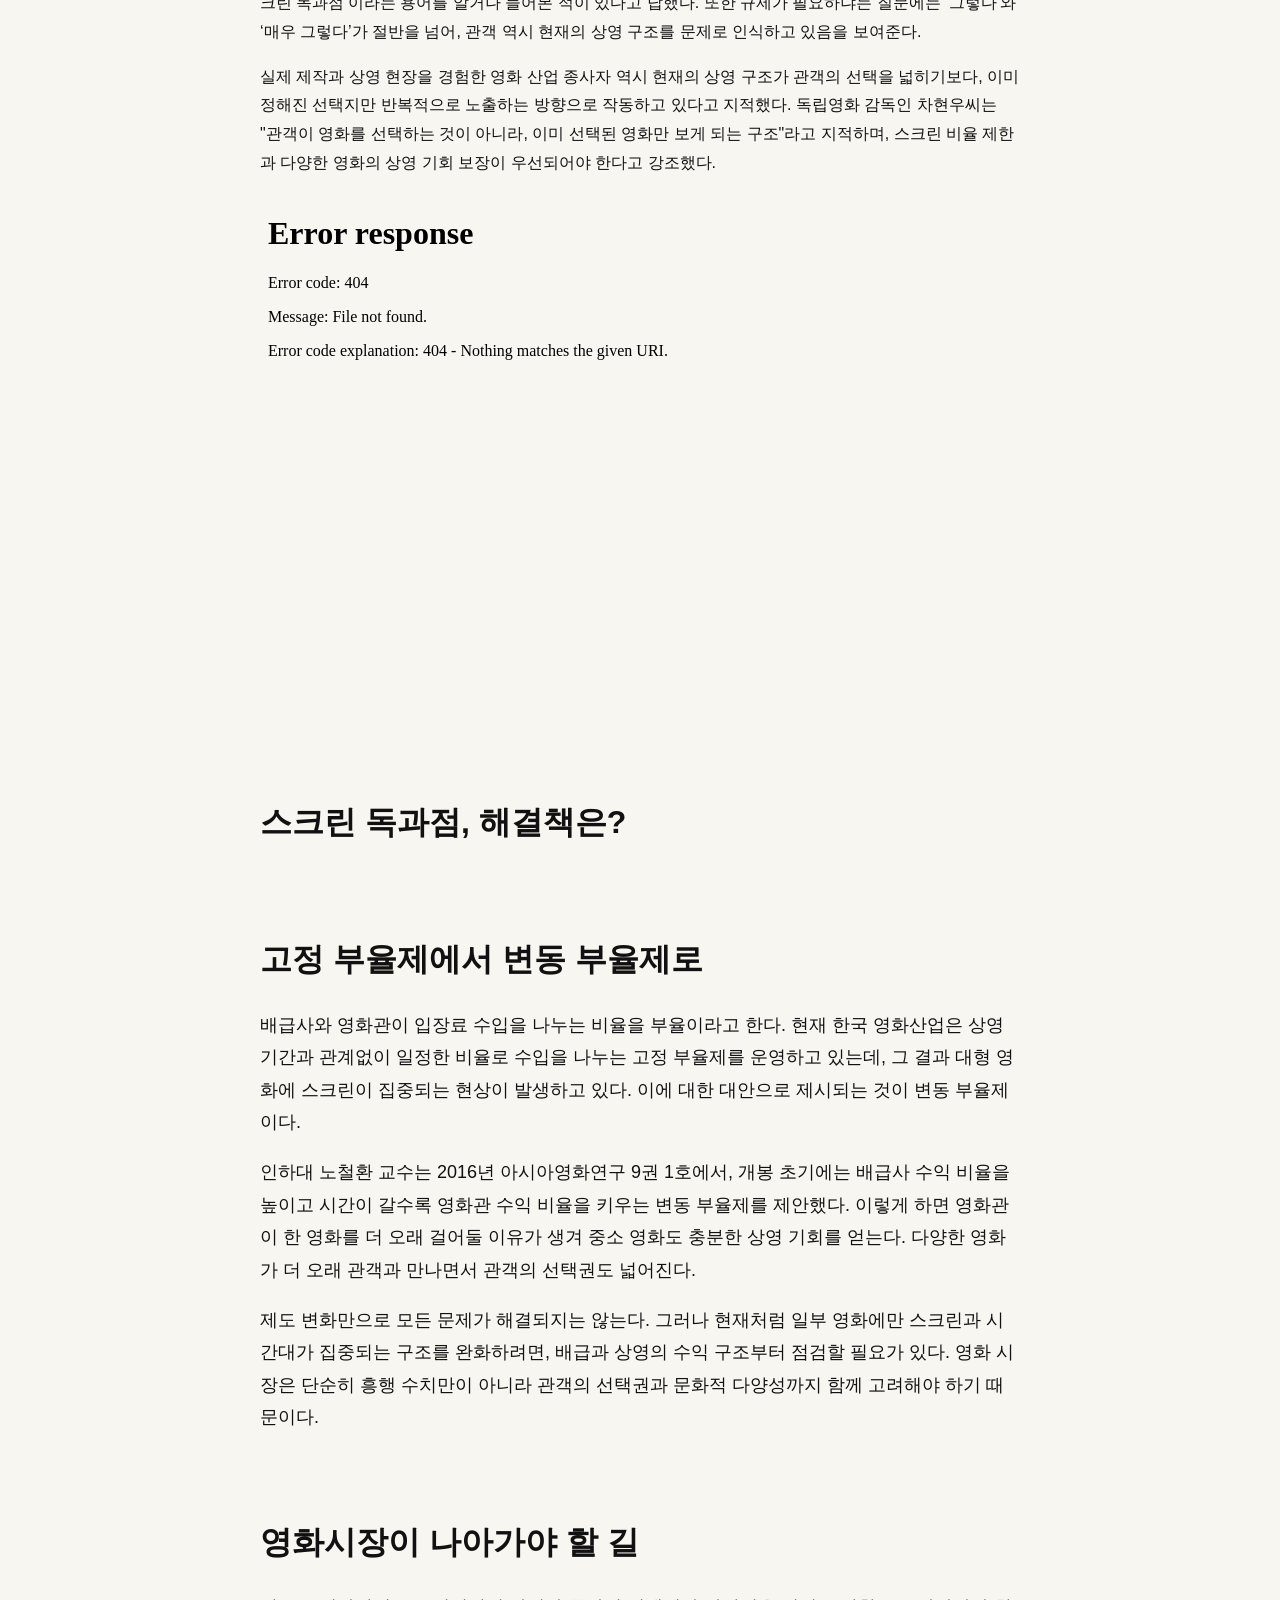
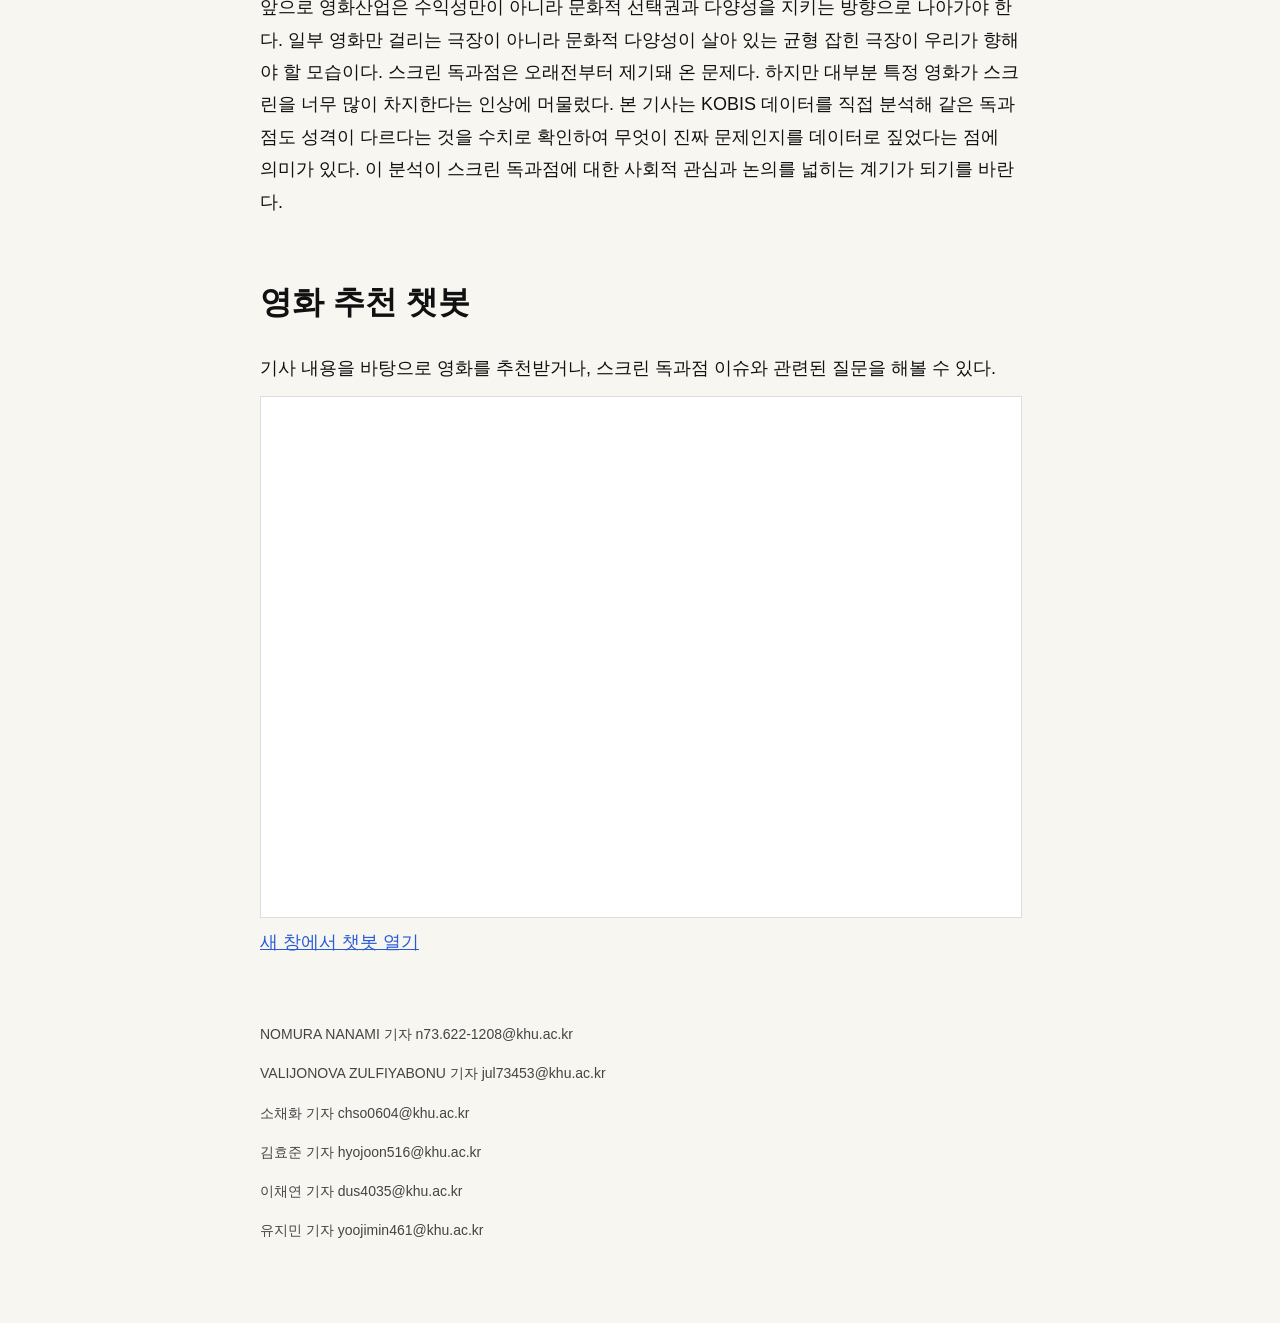
==== commit 40b1913d: "Revise content on film industry and audience perceptions Update text content in index.html to reflec" ====
--- a/index.html
+++ b/index.html
@@ -17,8 +17,7 @@
       <figure class="hero-figure">
         <img src="./assets/photos/hero-kiosk-line.jpg" alt="멀티플렉스 영화관 키오스크 앞에서 영화를 선택하는 관객들">
         <figcaption>
-          멀티플렉스 영화관 키오스크 앞에서 관객들이 영화를 선택하고 있다. 
-          그러나 그 선택은 이미 편성된 상영 시간표와 상영 구조 안에서 이루어진다.
+          지난 9일 서울시 용산구에 위치한 CGV 용산아이파크몰에서 관객들이 영화표를 예매하고 있다.
         </figcaption>
       </figure>
     </div>
@@ -27,104 +26,83 @@
   <main class="article">
   <section class="lead">
   <p>
-    “유명해서 보러 왔어요.” “친구가 같이 보자고 해서 왔어요.”
-    지난 5월 서울의 한 멀티플렉스 영화관에서 영화 「왕과 사는 남자」를 관람한
-    관객들의 답변이다. 본지가 진행한 인터뷰에서 대부분의 관객은 작품 자체의 내용보다
-    높은 인지도나 주변의 추천을 관람 이유로 꼽았다.
-  </p>
-  <p>
-    최근 「왕과 사는 남자」가 흥행하며 극장가를 장악했다. 그러나 화려한 성적 뒤에서는
-    스크린 독과점 논란이 다시 수면 위로 떠오르고 있다. 스크린 독과점은 특정 영화가
-    과도한 스크린과 상영 횟수를 배정받는 현상을 뜻한다. 본지는 영화진흥위원회
-    통합전산망(KOBIS)의 일별 박스오피스 및 스크린 점유율 자료를 바탕으로,
-    2020년부터 2026년까지 국내 극장에서 반복돼 온 스크린 집중 구조를 분석했다.
+   “이곳에서만 상영해서 오게 되었어요”
+   “소규모 영화는 살아남기 힘든 것 같아요”
+
+  </p>
+  <p>
+    지난 9일 오후 3시, 서울시 용산구에 위치한 CGV 용산아이파크몰에서 영화 관람을 마친 관객들이 하나둘씩 영화관을 빠져나오고 있다. 김연두(32)씨는 이날 영화 ‘‘플레이브 아시아 투어 [대쉬: 퀀텀 리프] 앙코르 인 시네마’을 보기 위해 CGV 용산아이파크몰까지 발걸음을 옮겼다.  
+   김 씨는 "이 영화는 상영관이 많지 않아 일부 극장에서만 볼 수 있다"며 "이런 소규모 영화들은 극장에서 살아남기 힘든 것 같다. 흥행이 보장된 대형영화들만 영화관에 남게 된다면 많은 영화들이 결국 OTT로 밀려나게 될 것이다"라고 말했다.
+   관객들의 이러한 인식은 현재 극장가가 마주한 현실과 맞닿아 있다.  매주 수십 편의 영화가 개봉하지만 실제 관객이 접하는 작품은 소수에 불과하다. 특정 영화에 스크린이 집중되는 현상이 반복되면서 영화 선택권과 다양성에 대한 우려도 커지고 있다.
+   최근 「왕과 사는 남자」가 1600만명 이상의 관객을 모으며 극장가를 장악했다. 그러나 화려한 흥행 성적 뒤, 스크린 독과점 논란이 다시 수면 위로 떠올랐다. 이하영 하하필름스 대표는 지난 3월 자신의 페이스북에 “스크린 독과점은 관객들의 선택권을 박탈하며 상영관 스스로 통제하지 못하니 법적으로 규제해야 한다”며 「왕과 사는 남자」의 흥행 행태를 비판했다. 
+
+  </p>
+  <p>
+     스크린 독과점은 특정 영화의 과도한 스크린과 상영 횟수 배정을 의미한다. 스크린 독과점은 실제로 어느 정도 수준일까. 본지는 영화진흥위원회통합전산망(KOBIS)의 일별 박스오피스 및 스크린 점유율 자료를 활용해 분석을 진행했다. 분석 범위는 2020년부터 2026년 (상반기)까지 국내 극장에서 상영된 영화들이다.
   </p>
 </section> 
 
     <section class="section">
   <h2>독과점은 예외가 아니라 상수다</h2>
-
-  <p>
-    분석 결과, 지난 6년 동안 단일 영화가 하루 전체 스크린의 30% 이상을 점유한 날은
-    총 925일에 달했다. 이는 전체 기간의 39.6%에 해당하는 수치다. 다시 말해 극장가에서는
-    열흘 중 네흘 가까이가 특정 영화 중심으로 운영된 셈이다.
-  </p>
-
-  <p>
-    이 같은 현상은 특정 작품에만 국한되지 않았다. 같은 기간 스크린 점유율 30%를 넘어선
-    영화는 총 89편으로 집계됐다. 특히 「스파이더맨: 노 웨이 홈」은 하루 기준 전체 스크린의
-    65.6%를 차지하며 조사 기간 중 가장 높은 집중도를 기록했다. 관객이 선택할 수 있는 영화는
-    여러 편이었지만 실제 상영 환경에서는 하나의 영화가 시장을 사실상 지배한 것이다.
-  </p>
-
-  <p>
-    독과점은 단기간에 그치지 않았다. 「왕과 사는 남자」는 48일 동안 스크린 점유율 30% 이상을
-    유지했으며, 「파묘」는 34일, 「서울의 봄」은 28일 동안 높은 점유율을 이어갔다.
-    흥행작 한 편이 장기간 시장을 장악하는 구조가 반복적으로 나타난 것이다.
-  </p>
-
-  <p>
-    2026년 상반기 데이터에서도 이러한 흐름은 확인된다. 시장 집중도를 나타내는
-    허핀달-허쉬만 지수(HHI)는 3월 기준 1997을 기록했다. 상위 3개 영화의 스크린 점유율
-    합계인 집중률(CR3) 역시 같은 달 65.7%를 기록했다. 특히 「왕과 사는 남자」 한 편의
-    점유율만 39.6%에 달했다.
-  </p>
-
-  <p>
-    더 주목할 점은 상영작 수와 실제 경쟁력 사이의 차이다. 2026년 3월 극장가에는
-    총 41편의 영화가 상영됐지만, 실질적인 경쟁력을 가진 영화는 5편 수준에 불과했다.
-    숫자상으로는 다양한 영화가 경쟁하는 것처럼 보여도 실제 관객이 마주한 선택지는 훨씬 좁았다.
-  </p>
-
-<figure class="chart-figure">
-  <p class="chart-title">연도별 단일 영화 30% 이상 스크린 점유일</p>
-  <svg id="year-chart" class="chart" viewBox="0 0 760 420" role="img" aria-label="연도별 단일 영화 30% 이상 스크린 점유일"></svg>
-  <figcaption>2020년부터 2026년까지 연도별 30% 이상 스크린 점유일을 정리했다.</figcaption>
-</figure>
-
-<figure class="chart-figure">
-  <p class="chart-title">30% 이상 스크린 점유가 오래 지속된 영화</p>
-  <svg id="movie-chart" class="chart" viewBox="0 0 760 360" role="img" aria-label="30% 이상 스크린 점유 지속일 상위 영화"></svg>
-  <figcaption>장기간 높은 스크린 점유율을 유지한 주요 영화를 비교했다.</figcaption>
-</figure>
-
-<figure class="chart-figure">
-  <p class="chart-title">2026년 3월 시장 집중도</p>
-  <svg id="march-chart" class="chart" viewBox="0 0 760 360" role="img" aria-label="2026년 3월 시장 집중도"></svg>
-  <figcaption>2026년 3월 시장 집중도를 주요 지표로 정리했다.</figcaption>
-</figure>
-
-<figure>
-  <img src="./assets/photos/ticket-box-wide.jpg" alt="멀티플렉스 영화관 티켓 박스 전경">
-  <figcaption>멀티플렉스 영화관 전광판과 티켓 박스. 관객이 마주하는 상영 정보는 이미 편성된 구조를 반영한다.</figcaption>
-</figure>
+ </section>  
+
+  <p>
+    지난 6년 동안 단일 영화가 하루 전체 스크린의 30% 이상을 차지한 날은 총 925일이었다. 이는 전체 기간의 39.6%에 해당하는 수치다. 열흘 중 나흘 가까이가 특정 영화 중심으로 운영된 셈이다.
+  </p>
+
+  <p>
+    이러한 쏠림은 특정 작품만의 일이 아니었다. 같은 기간 스크린 점유율 30%를 넘긴 영화는 총 89편이었다. 특히 「스파이더맨: 노 웨이 홈」은 하루 기준 전체 스크린의 65.6%를 차지하며 조사 기간 중 가장 높은 집중도를 기록했다. 관객이 선택할 수 있는 영화는 여러 편이었지만, 사실상 하나의 영화가 상영관을 지배한 것이다. 
+  </p>
+
+  <p>
+독과점은 단기간에 그치지 않았다. 「왕과 사는 남자」는 48일 동안 스크린 점유율 30% 이상을 유지했으며 「파묘」는 34일, 「서울의 봄」은 28일 동안 높은 점유율을 이어갔다. 흥행작 한 편이 장기간 시장을 장악하는 구조가 반복적으로 나타난 것이다.
+  </p>
+
+<iframe
+  class="concentration-frame"
+  src="./screen-concentration-article.html"
+  title="스크린 독과점 시각화"
+  loading="lazy">
+</iframe>
+
+  <p>
+2026년 상반기 데이터에서도 이러한 구조는 확인된다. 시장 집중도를 측정하는 허핀달-허쉬만 지수(HHI)는 올해 3월 1997을 기록했다. 일반적으로 HHI가 1800을 넘으면 고집중 시장으로 분류되는데, 당시 극장가는 이 기준을 훌쩍 넘어섰다.   </p>
+
+  <p>
+상위 3개 영화의 스크린 점유율을 의미하는 집중률(CR3) 역시 같은 달 65.7%를 기록했다. 전체 스크린의 약 3분의 2가 단 세 편의 영화에 배정된 것이다. 특히 「왕과 사는 남자」 한 편의 스크린 점유율은 39.6%에 달했다.  </p>
+
+ <p>
+더 주목할 점은 상영작 수와 실제 경쟁력 사이의 차이다. 2026년 3월 극장가에는 총 41편의 영화가 상영됐지만, 실질적인 경쟁력을 가진 영화는 5편 수준에 불과했다. 숫자상으로는 다양한 영화가 경쟁하는 것처럼 보이지만 실제 관객이 마주한 선택지는 훨씬 제한적이었다.
+  </p>
+
+  
+ <p>
+데이터가 보여주는 것은 명확하다. 한국 영화시장의 스크린 독과점은 특정 흥행작의 일시적 성공이나 예외적 사건이 아니다. 지난 6년 동안 반복적으로 나타나며 시장의 기본값으로 자리 잡고 있었다.
+  </p>
+
+  <p>
+그렇다면 이 독과점을 어떻게 봐야 할까. 「왕과 사는 남자」처럼 관객이 몰린 영화가 스크린을 많이 가져가는 건 당연한 일이 아니냐고 물을 수도 있다. 흥행의 자연스러운 결과라면 굳이 문제 삼을 일이 아닐 것이다. 하지만 같은 쏠림처럼 보여도 그 속은 다르다. 본지는 스크린을 차지한 영화와 빼앗긴 영화를 나눠, 그 차이를 들여다보았다. 
+   </p>
+
+
 
 
     <section class="section">
   <h2>스크린을 차지한 영화</h2>
-
-  <p>
-    그렇다면 이 독과점을 어떻게 봐야 할까. 「왕과 사는 남자」처럼 관객이 몰린 영화가
-    스크린을 많이 가져가는 건 당연한 일 아니냐는 반론도 가능하다. 그러나 같은 쏠림처럼 보여도
-    그 속은 다르다. 본지는 스크린을 차지한 영화와 빼앗긴 영화를 나눠, 무엇이 진짜 문제인지
-    살펴봤다.
-  </p>
-
-  <p>
-    스크린을 차지하는 방식은 둘로 갈린다. 관객이 몰려 스크린이 따라간 경우와, 관객이 오기도 전에
-    스크린부터 깔린 경우다. 아래 과대배정·비효율 지수는 본지가 KOBIS 데이터로 직접 산출했다.
-  </p>
-
-  <p>
-    「왕과 사는 남자」는 전자에 가깝다. 3월 한 달 전국 스크린의 약 40%를 가져갔지만,
-    관객점유율은 73.46%로 스크린점유율 39.62%의 두 배에 가까웠다. 받은 스크린보다
-    들어온 관객이 더 많았다는 뜻이다. 이런 경우는 스크린 쏠림 자체를 단순히 문제 삼기 어렵다.
-    관객이 먼저 몰렸고, 배정이 그 수요를 뒤따랐기 때문이다.
-  </p>
-
-  <p>
-    반면 진짜 문제는 관객이 오기도 전에 스크린부터 받은 영화들이다. 이들에게 스크린은
-    흥행의 결과가 아니라, 흥행을 만들어내려는 조건이었다.
+  </section> 
+
+  <p>
+ 스크린을 차지하는 방식은 둘로 갈린다. 관객이 몰려 스크린이 따라간 경우와, 관객이 오기도 전에 스크린부터 깔린 경우다. 아래 과대배정·비효율 지수는 본지가 KOBIS 데이터로 직접 산출했다. 
+「왕과 사는 남자」는 전자다. 3월 한 달 전국 스크린의 약 40%를 가져갔다. 숫자만 보면 전형적인 독과점이다. 하지만 정작 관객점유율은 73.46%로, 스크린점유율 39.62%의 두 배에 가까웠다. 스크린 과대배정 지수(ScOI)는 0.68~0.77, 좌석 과대배정 지수(SOI)는 2월 0.74·3월 0.84로 모두 기준선 1을 밑돌았다. 받은 스크린보다 들어온 관객이 더 많았다는 뜻이다. 이런 경우는 스크린 쏠림 자체를 탓하기 어렵다. 관객이 먼저 몰렸고, 배정이 그 수요를 뒤따랐을 뿐이다. 
+
+  </p>
+
+  <p>
+    진짜 문제는 후자, 즉 관객이 오기도 전에 스크린부터 받은 영화들이다. 이들에게 스크린은 흥행의 결과가 아니라, 흥행을 만들어내려는 조건이었다. 「프로젝트 헤일메리」는 ScOI 13.02, 상영 과대배정 지수(ShOI) 약 10.8을 기록했다. 관객 비중의 열 배가 넘는 스크린과 상영 회차를 미리 확보했다는 뜻이다. 「호퍼스」는 개봉 사흘간 스크린점유율이 17.16%였지만 관객점유율은 6.40%에 그쳤다. 받은 스크린의 절반도 채우지 못한 셈이다. 「휴민트」(ScOI 8.77·ShOI 약 9.4), 「메소드연기」(개봉 초기 ScOI 약 3.40)도 관객 반응보다 스크린 공급이 한참 앞섰다.
+  </p>
+
+  <p>
+    「이 구조가 위험한 이유는 무엇일까. 관객 입장에서 시간표에 자주 보이는 영화가 더 고르기 쉽고, 상영 회차가 많은 영화는 황금 시간대까지 모두 차지한다. 결국 초반에 몰아준 스크린이 그대로 관객 수로 이어지는 것이다. 스크린 배정이 흥행의 '결과'가 아니라 흥행을 만드는 '원인'이 되는 것이다. 반대로 초반 스크린을 적게 받은 영화는 좌석을 다 채워도 노출이 부족해 관객 반응을 증명할 기회조차 얻지 못한다. 
   </p>
 
   <table>
@@ -158,45 +136,13 @@
     </tbody>
   </table>
 
-  <figure>
-    <img src="./assets/photos/multiplex-snackbar-crowd.jpg" alt="멀티플렉스 영화관 스낵바 앞 관객들">
-    <figcaption>같은 멀티플렉스 공간 안에서도 관객은 이미 편성된 상영 구조 속에서 영화를 선택하게 된다.</figcaption>
-  </figure>
-</section>
 
 <section class="section">
   <h2>기회를 빼앗긴 영화</h2>
 
   <p>
-    스크린을 미리 챙긴 영화가 있으면, 그만큼 빼앗긴 영화도 있다. 관객은 찾아왔지만
-    상영 기회를 얻지 못한 작품들이다. 「군체」가 그렇다. 수요는 분명 있었지만 상영 기회가
-    따라가지 못했다. 스크린이 더 있었다면 흥행이 더 컸을, 수요는 있는데 공급이 없던 경우다.
-  </p>
-
-  <p>
-    반대 방향의 낭비도 있다. 스크린은 넉넉히 받았는데 좌석이 비어 있던 영화들이다.
-    스크린 독과점 비효율 지수(MII)는 이를 드러낸다. 「프로젝트 헤일메리」 18.1%,
-    「아바타: 불과 재」 16.9%, 「악마는 프라다를 입는다 2」 15.2%. 자원은 쏟아부었지만
-    관객은 그만큼 오지 않았다.
-  </p>
-
-  <p>
-    특히 올해 가장 흥행한 영화인 「왕과 사는 남자」의 3월 MII는 29.6%로 상반기 최고치를 기록했다.
-    이는 흥행작조차 일정 선을 넘으면 추가로 받은 스크린이 관객으로 이어지지 못함을 보여준다.
-    점유율이 커질수록 스크린을 늘려도 효율은 오히려 떨어진 것이다.
-  </p>
-
-  <p>
-    결국 문제는 한쪽에만 있지 않다. 흥행이 예상되는 큰 영화에 자원을 몰아주는 관행과,
-    수요가 확인된 영화에 스크린을 빠르게 재배분하지 못하는 경직성이 동시에 작동한다.
-    독과점은 효율을 보장하지 않는다.
-  </p>
-
-  <p>
-    3월 극장에 걸린 영화 41편 가운데 36편은 스크린을 거의 잡지 못해 입소문이 날 시간도,
-    관객이 발견할 틈도 없이 사라졌다. 같은 시간대 극장에 가도 실제로 고를 수 있는 영화는
-    두세 편뿐이고, 보고 싶던 작은 영화는 밀려나거나 아예 간판을 내린다.
-    선택처럼 보이지만, 실은 남은 선택지 중에서 고른 것에 가깝다.
+스크린을 미리 챙긴 영화가 있으면, 그만큼 빼앗긴 영화도 있다. 관객은 찾아왔는데 자리를 못 얻은 작품들이다.
+「군체」가 그렇다. 수요는 분명 있었지만 상영 기회가 따라가지 못했다. 스크린이 더 있었다면 흥행이 더 컸을, 수요는 있는데 공급이 없던 경우다. 
   </p>
 
   <figure>
@@ -205,6 +151,33 @@
   </figure>
 </section>
 
+  <p>
+    반대 방향의 낭비도 있다. 스크린은 넉넉히 받았는데 좌석이 비어 있던 영화들이다.
+    스크린 독과점 비효율 지수(MII)는 이를 드러낸다. 「프로젝트 헤일메리」 18.1%,
+    「아바타: 불과 재」 16.9%, 「악마는 프라다를 입는다 2」 15.2%. 자원은 쏟아부었지만
+    관객은 그만큼 오지 않았다.
+  </p>
+
+<iframe
+  src="./ScOI ShOI MII 실제 데이터 시각화.html"
+  style="width:100%; height:520px; border:0; display:block;"
+  title="ScOI ShOI MII 실제 데이터 시각화">
+</iframe>
+
+  <p>
+피해는 눈에 잘 띄지 않지만 분명하다. 같은 시간대 극장에 가도 고를 수 있는 영화는 두세 편뿐이고, 보고 싶던 작은 영화는 밀려나거나 아예 간판을 내린다. 취향이 맞지 않는 관객은 결국 가장 많이 걸린 영화를 그나마 볼 만한 것으로 택하게 된다. 선택처럼 보이지만, 실은 남은 선택지 중에서 고른 것에 가깝다. 다양성이 사라진 자리에서 관객의 취향은 좁아지고, 흥행작만 더 흥행하는 쏠림은 굳어진다. 결국 관객이 잃은 건 영화 한 편이 아니다. 고를 수 있었던 선택지를 잃고, 취향을 넓힐 기회를 잃고, 무엇을 볼지 스스로 정할 권리를 잃는 것이다. 
+  </p>
+
+  <p>
+    그렇다면 관객은 이 문제를 실제로 어떻게 느끼고 있을까. 본지는 스크린 독과점이 관객의 영화 선택에 미치는 영향을 알아보기 위해 〈영화관 관람 경험 및 영화 선택에 관한 설문조사〉를 진행했다. 다른 연령대보다 영화관 이용이 잦고 소비에 적극적인 20대를 중심으로, 2026년 6월 5일부터 6일까지 이틀간 70명의 응답을 모았다.
+    응답자의 77.5%는 스크린 독과점이라는 용어를 알거나 들어본 적이 있다고 답했다. 또한 응답자의 84.4%는 특정 영화가 지나치게 많은 상영관을 차지한다고 느낀 적이 있다고 답했다. 대부분의 관객이 스크린 독과점을 몸으로 체감하고 있는 셈이다. 
+    특히 규제가 필요하냐는 질문에는 '그렇다'(40.8%)와 '매우 그렇다'(15.5%)가 가장 큰 비중을 차지하여 설문자의 절반 이상이 스크린 독과점을 막기 위한 규제에 공감하고 있는 것이다. 
+  </p>
+
+  <p>
+    3실제 제작과 상영 현장을 경험한 영화 산업 종사자 역시 현재의 상영 구조가 관객의 선택을 넓히기보다, 이미 정해진 선택지만 반복적으로 노출하는 방향으로 작동하고 있다고 지적했다. 독립영화 감독인 차현우씨는 "관객이 영화를 선택하는 것이 아니라, 이미 선택된 영화만 보게 되는 구조"라고 지적하며, 스크린 비율 제한과 다양한 영화의 상영 기회 보장이 우선되어야 한다고 강조했다. 
+  </p>
+
     <section class="section">
       <h2>현장의 목소리는 무엇을 말하는가</h2>
       <p>
@@ -246,6 +219,8 @@
 
    <section class="section">
   <h2>관객은 이미 알고 있었다</h2>
+  </section> 
+
   <p>
     그렇다면 관객은 이 문제를 실제로 어떻게 느끼고 있을까. 본지는 스크린 독과점이
     관객의 영화 선택에 미치는 영향을 알아보기 위해 〈영화관 관람 경험 및 영화 선택에 관한 설문조사〉를
@@ -259,27 +234,30 @@
     관객 역시 현재의 상영 구조를 문제로 인식하고 있음을 보여준다.
   </p>
 
-  <figure class="chart-figure">
-    <img src="./assets/charts/survey-awareness.png" alt="스크린 독과점에 대한 관객 인식 설문 결과">
-    <figcaption>스크린 독과점에 대한 관객 인식 설문 결과. 체감, 용어 인지, 규제 필요성을 함께 정리했다.</figcaption>
-  </figure>
+  <p>
+    실제 제작과 상영 현장을 경험한 영화 산업 종사자 역시 현재의 상영 구조가 관객의 선택을 넓히기보다, 이미 정해진 선택지만 반복적으로 노출하는 방향으로 작동하고 있다고 지적했다. 독립영화 감독인 차현우씨는 "관객이 영화를 선택하는 것이 아니라, 이미 선택된 영화만 보게 되는 구조"라고 지적하며, 스크린 비율 제한과 다양한 영화의 상영 기회 보장이 우선되어야 한다고 강조했다. 
+  </p>
+
+<iframe
+  src="./survey-simple.html"
+  style="width:100%; height:520px; border:0; display:block;"
+  title="스크린 독과점 설문 응답 결과">
+</iframe>
 
 <section class="section">
   <h2>스크린 독과점, 해결책은?</h2>
 
-  <p>
-    스크린 독과점 문제를 완화하기 위한 대안으로는 고정 부율제를 변동 부율제로 바꾸는 방식이 거론된다.
-    부율은 배급사와 영화관이 입장료 수입을 나누는 비율을 뜻한다. 현재 국내 영화산업은
-    상영 기간과 관계없이 일정한 비율로 수익을 배분하는 고정 부율제를 운영하고 있는데,
-    이 구조에서는 영화관이 흥행 가능성이 높은 작품에 스크린을 집중시키는 유인이 커질 수밖에 없다.
-  </p>
-
-  <p>
-    반면 변동 부율제는 개봉 초기에는 배급사 수익 비율을 높이고, 상영 기간이 길어질수록
-    영화관 수익 비율을 점차 높이는 방식이다. 이렇게 되면 영화관 입장에서는 한 영화를
-    짧은 기간에 과도하게 밀어붙이기보다, 여러 작품을 더 오래 상영하며 수익을 분산시킬
-    동기가 생긴다. 중소 규모 영화와 다양성 영화 역시 관객과 만날 시간을 확보할 가능성이 커진다.
-  </p>
+<section class="section">
+  <h2>고정 부율제에서 변동 부율제로</h2>
+
+  <p>
+   배급사와 영화관이 입장료 수입을 나누는 비율을 부율이라고 한다. 현재 한국 영화산업은 상영기간과 관계없이 일정한 비율로 수입을 나누는 고정 부율제를 운영하고 있는데, 그 결과 대형 영화에 스크린이 집중되는 현상이 발생하고 있다. 이에 대한 대안으로 제시되는 것이 변동 부율제이다. 
+
+  </p>
+
+  <p>
+인하대 노철환 교수는 2016년 아시아영화연구 9권 1호에서, 개봉 초기에는 배급사 수익 비율을 높이고 시간이 갈수록 영화관 수익 비율을 키우는 변동 부율제를 제안했다. 이렇게 하면 영화관이 한 영화를 더 오래 걸어둘 이유가 생겨 중소 영화도 충분한 상영 기회를 얻는다. 다양한 영화가 더 오래 관객과 만나면서 관객의 선택권도 넓어진다.    </p>
+
 
   <p>
     제도 변화만으로 모든 문제가 해결되지는 않는다. 그러나 현재처럼 일부 영화에만
@@ -287,17 +265,14 @@
     영화 시장은 단순히 흥행 수치만이 아니라 관객의 선택권과 문화적 다양성까지 함께 고려해야 하기 때문이다.
   </p>
 
-  <p>
-    결국 중요한 것은 더 많은 영화가 더 오래 관객과 만날 수 있는 환경을 만드는 일이다.
-    일부 흥행작만 극장가를 장악하는 구조가 아니라, 서로 다른 규모와 성격의 작품들이
-    공정하게 경쟁할 수 있는 상영 구조가 마련돼야 한다.
-  </p>
-
-  <figure class="chart-figure">
-    <img src="./assets/charts/solution-regulation.png" alt="영화 다양성 확대를 위해 스크린 점유율 규제가 필요하다고 생각하십니까?">
-    <figcaption>영화 다양성 확대를 위해 스크린 점유율 규제가 필요하다고 생각하는지에 대한 설문 결과.</figcaption>
-  </figure>
-</section>  
+  <section class="section">
+  <h2>영화시장이 나아가야 할 길</h2>
+
+  <p>
+    앞으로 영화산업은 수익성만이 아니라 문화적 선택권과 다양성을 지키는 방향으로 나아가야 한다. 일부 영화만 걸리는 극장이 아니라 문화적 다양성이 살아 있는 균형 잡힌 극장이 우리가 향해야 할 모습이다. 
+스크린 독과점은 오래전부터 제기돼 온 문제다. 하지만 대부분 특정 영화가 스크린을 너무 많이 차지한다는 인상에 머물렀다. 본 기사는 KOBIS 데이터를 직접 분석해 같은 독과점도 성격이 다르다는 것을 수치로 확인하여 무엇이 진짜 문제인지를 데이터로 짚었다는 점에 의미가 있다. 이 분석이 스크린 독과점에 대한 사회적 관심과 논의를 넓히는 계기가 되기를 바란다. 
+ </p>
+ 
 
 <section class="section chatbot-section">
   <h2>영화 추천 챗봇</h2>
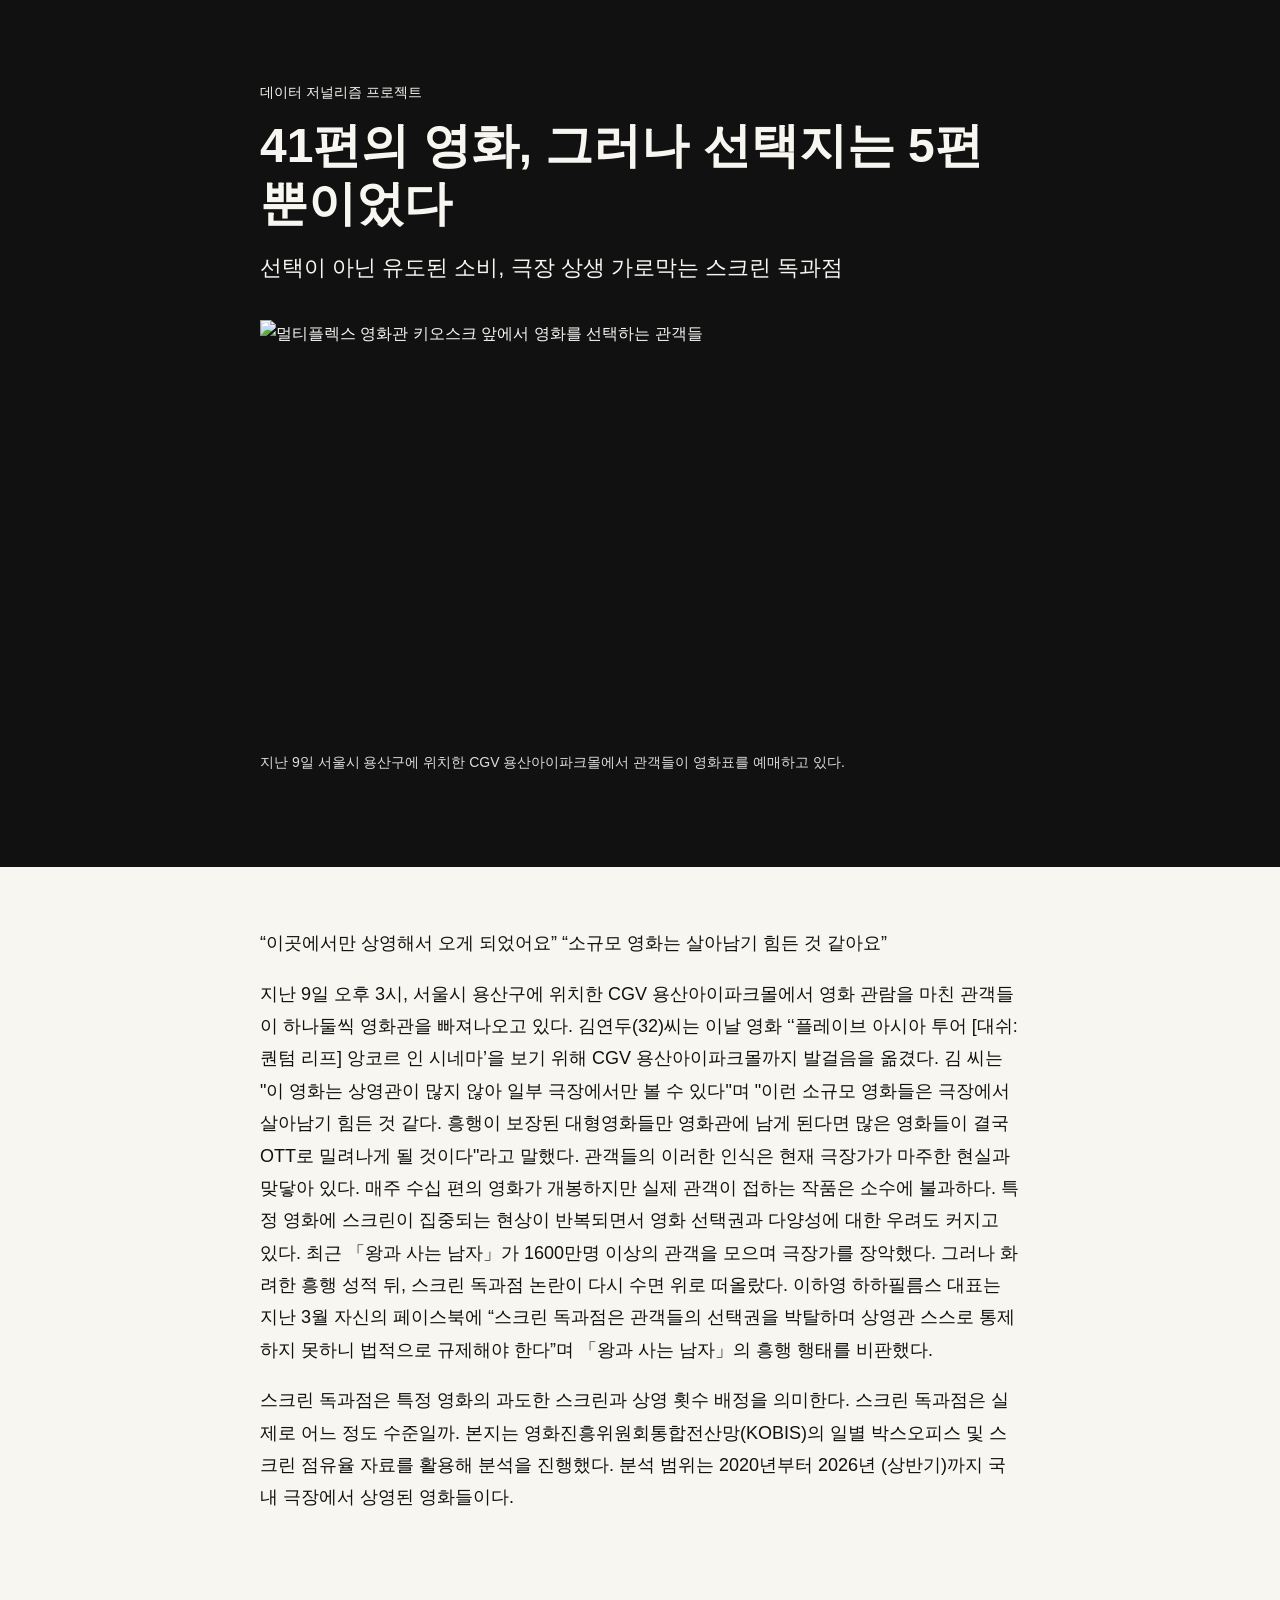
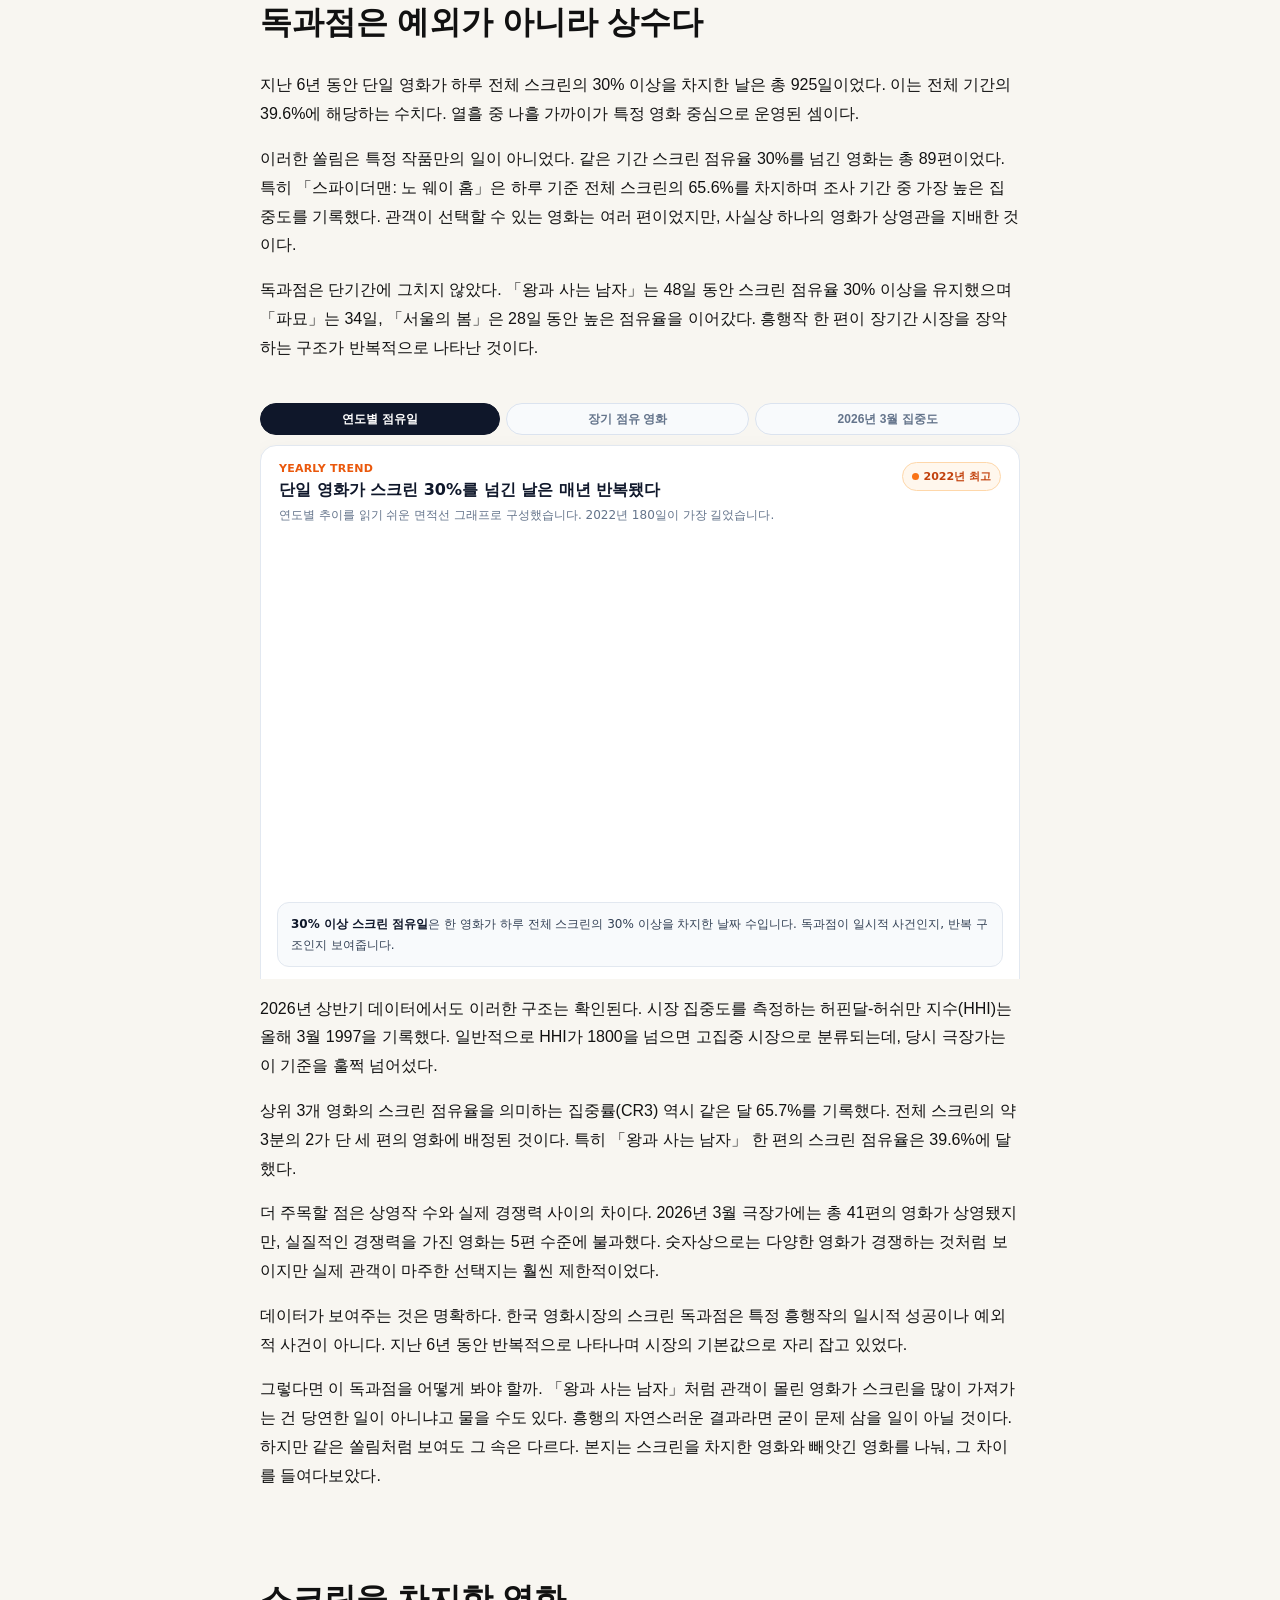
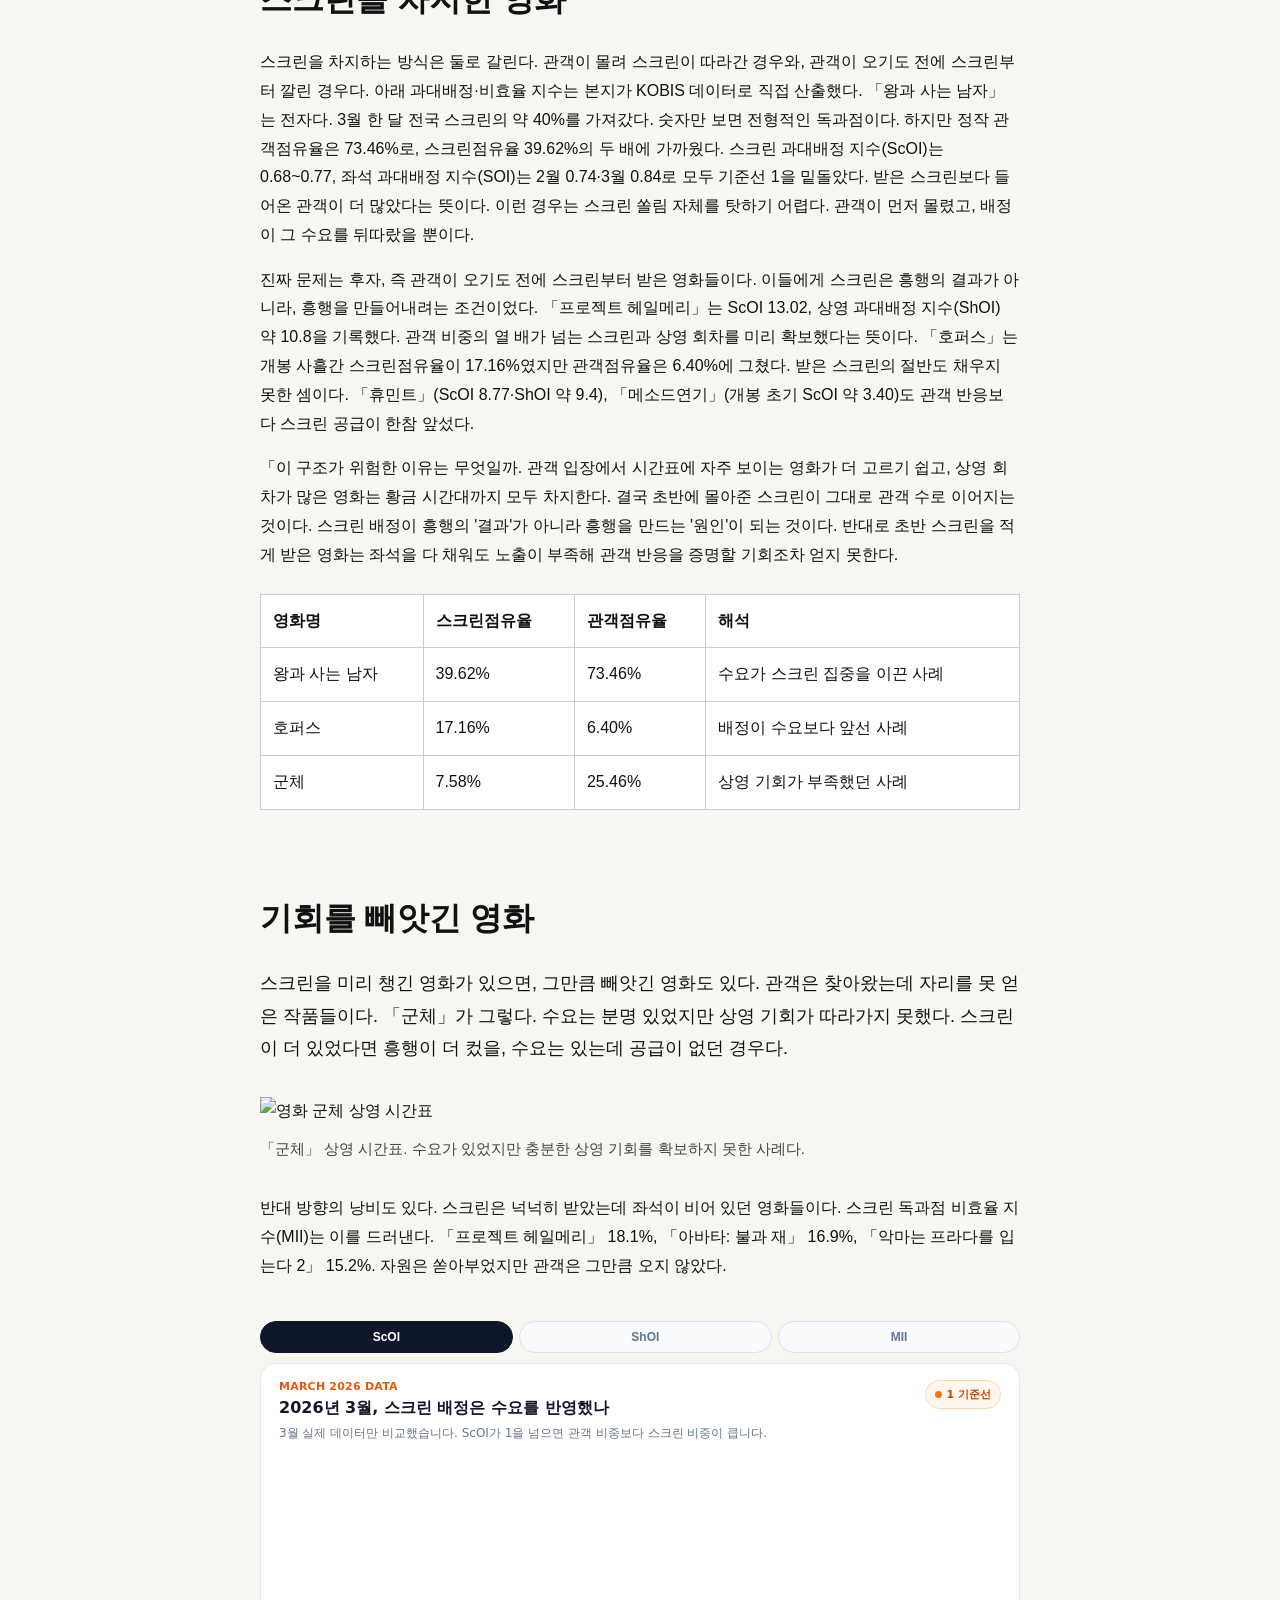
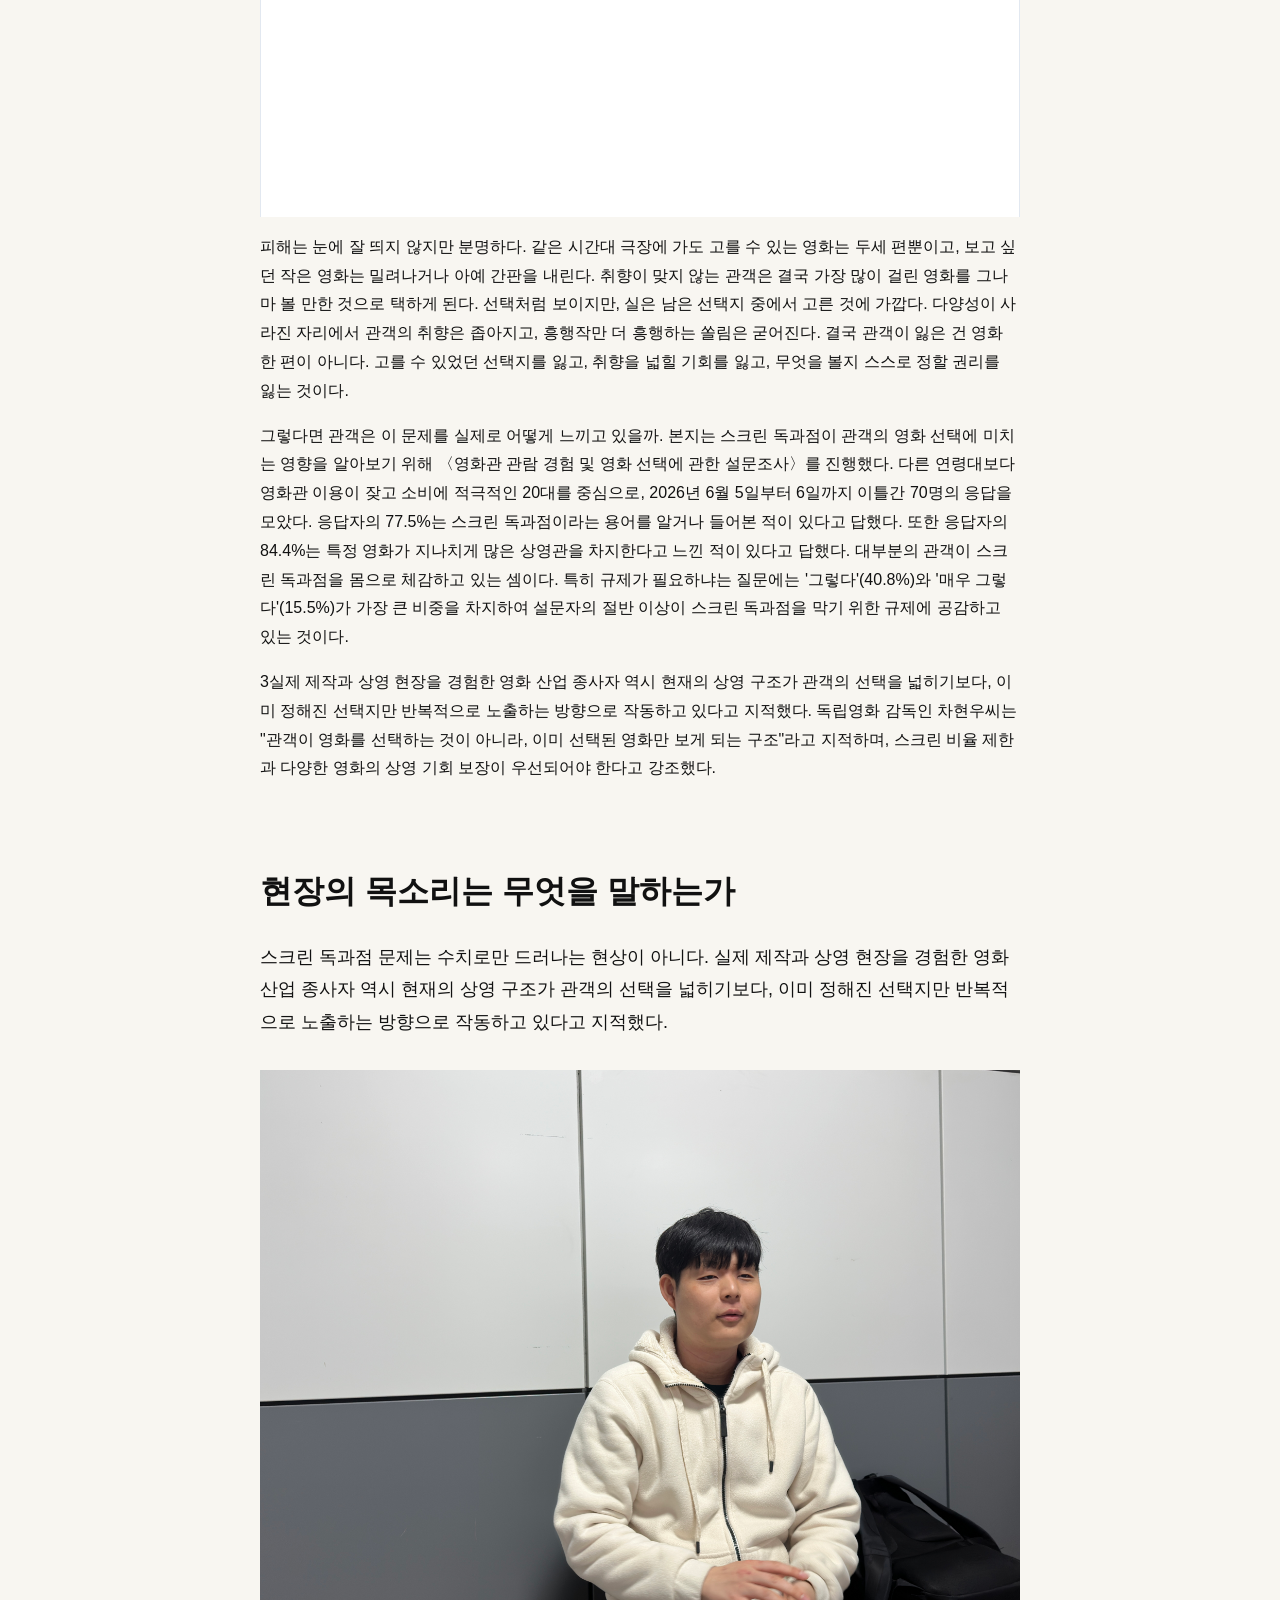
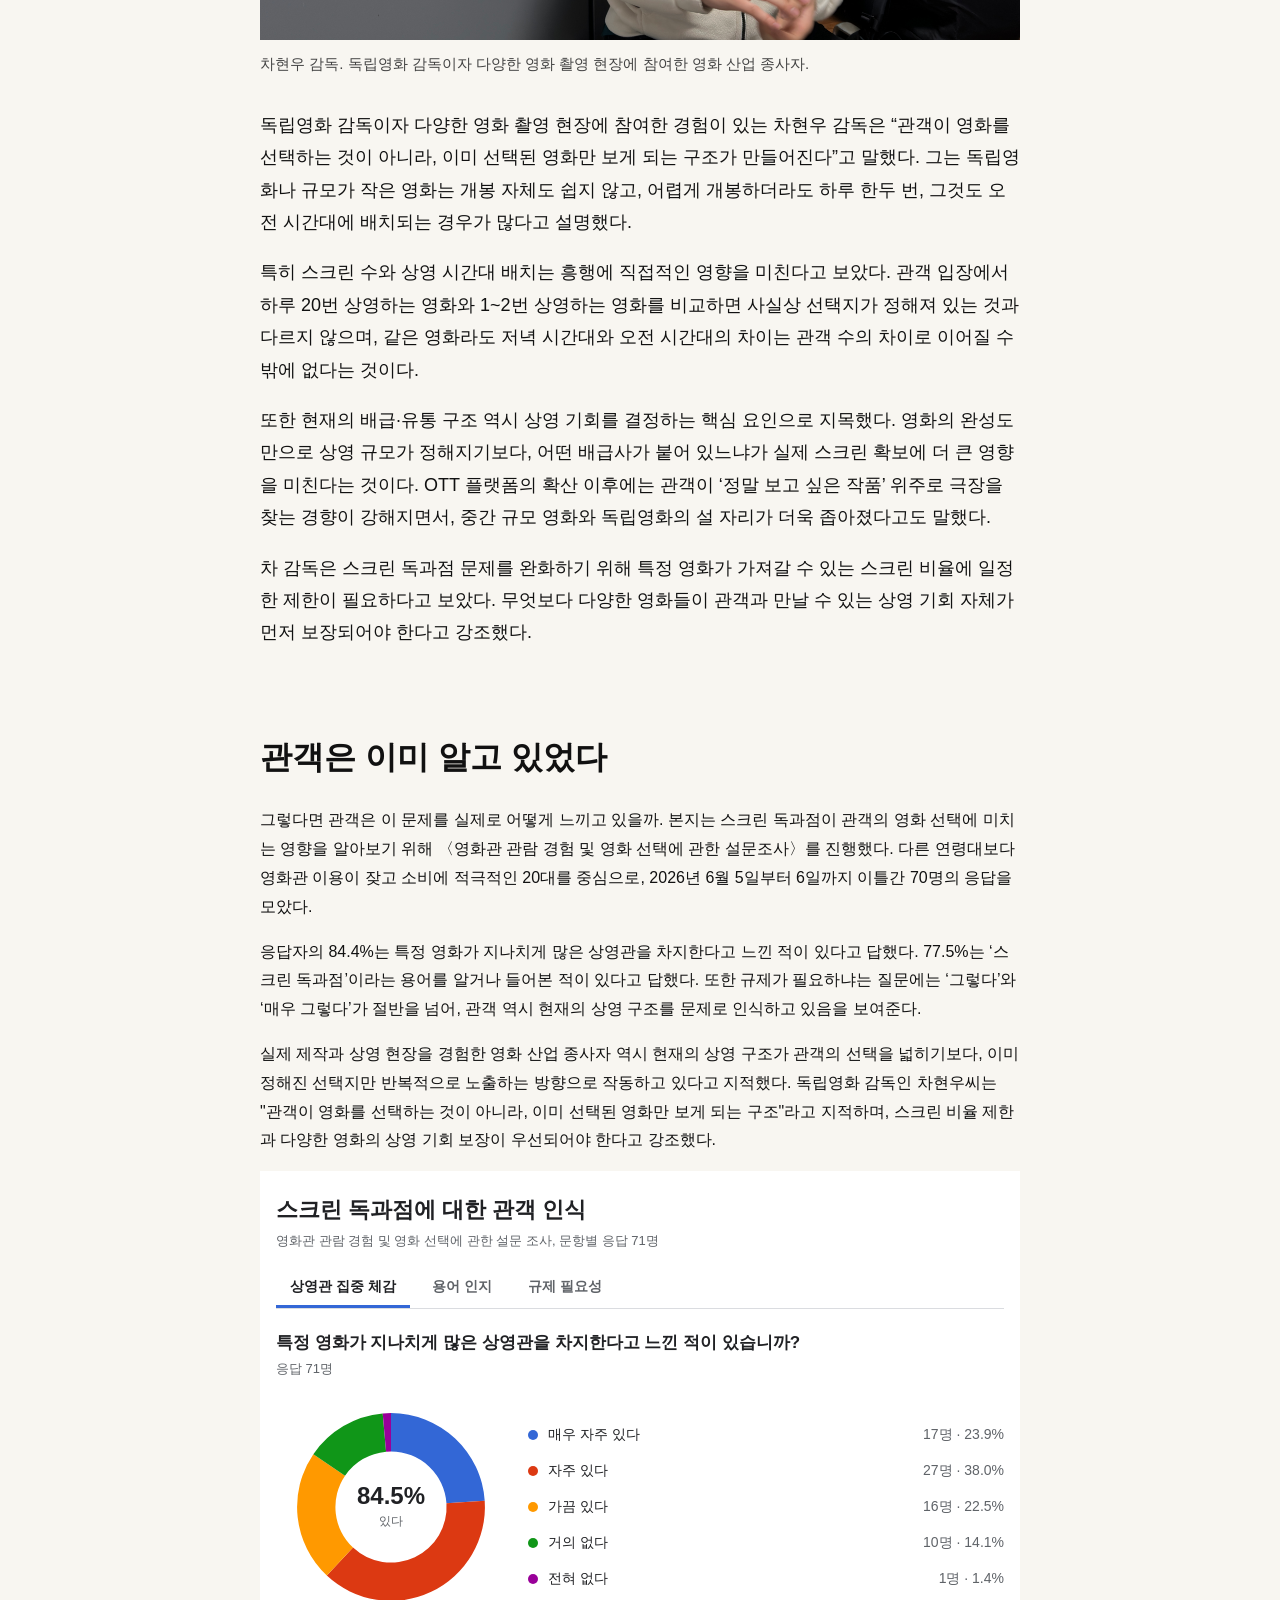
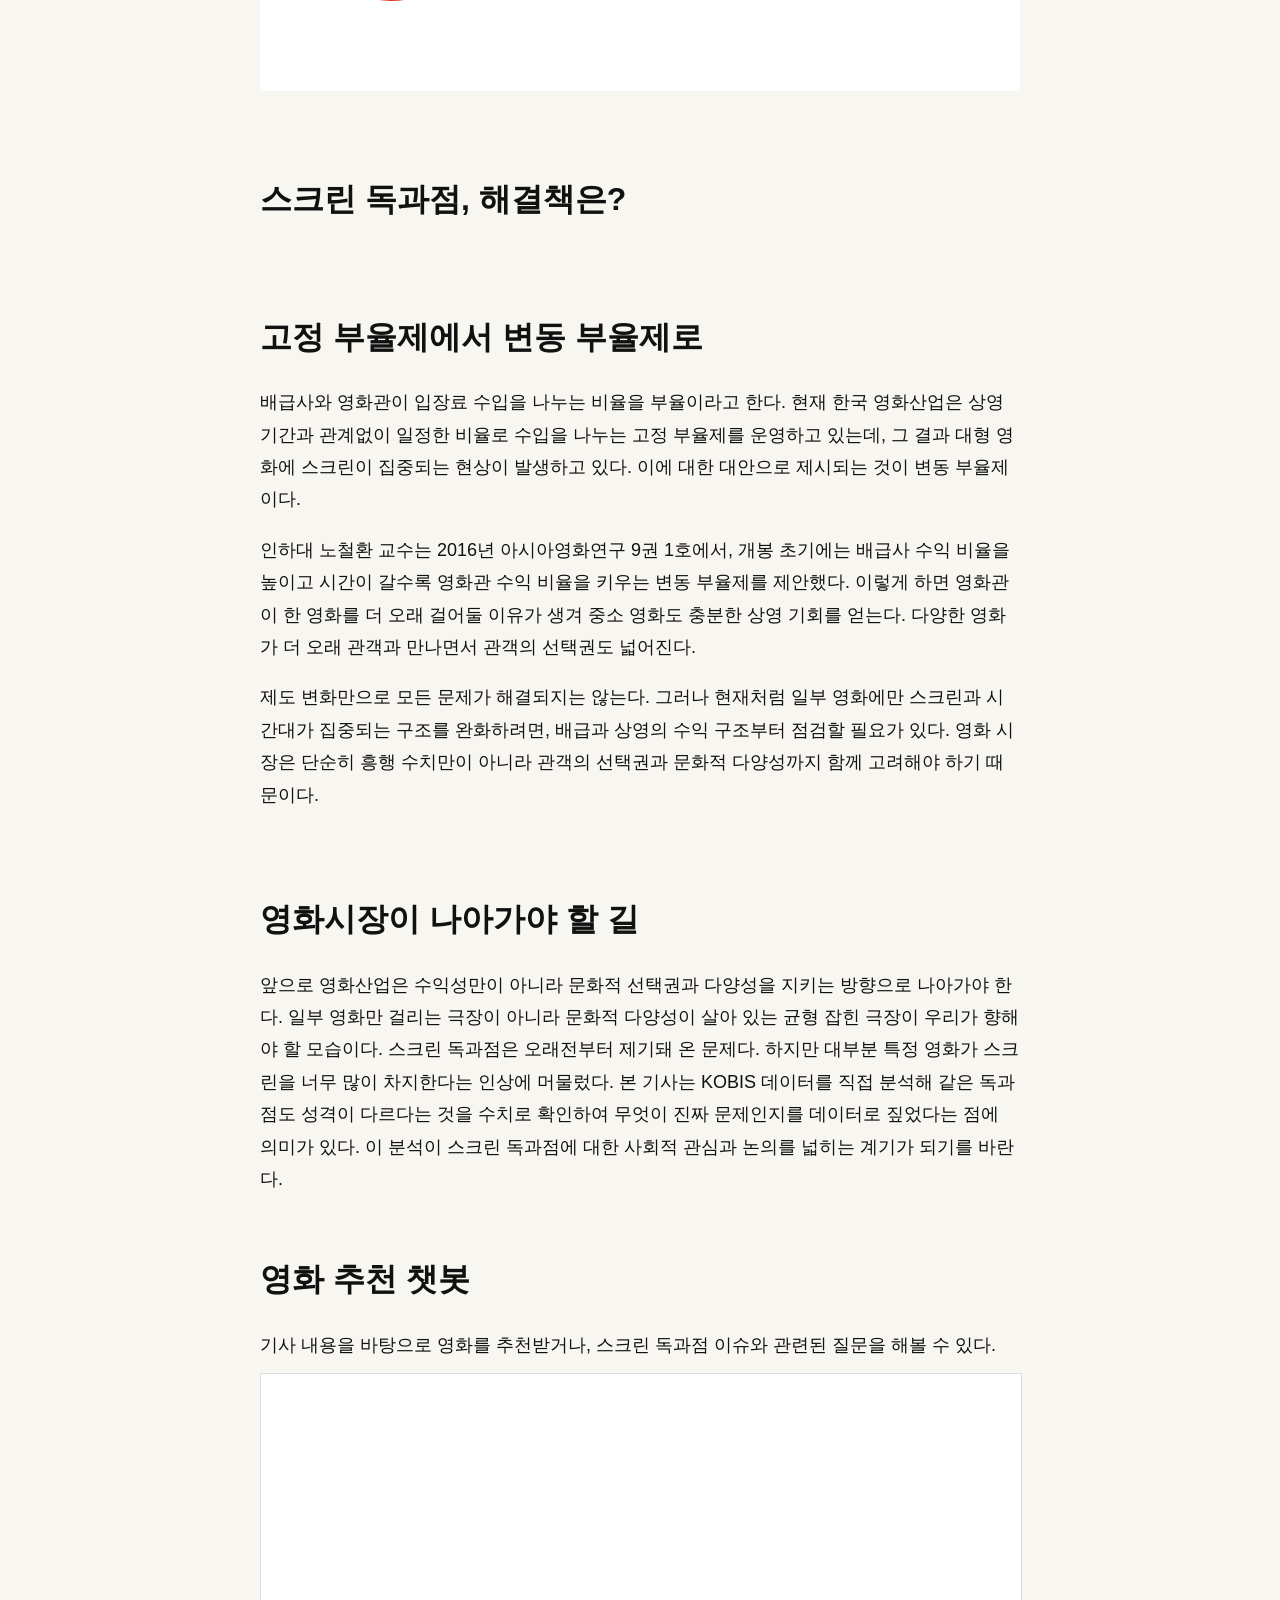
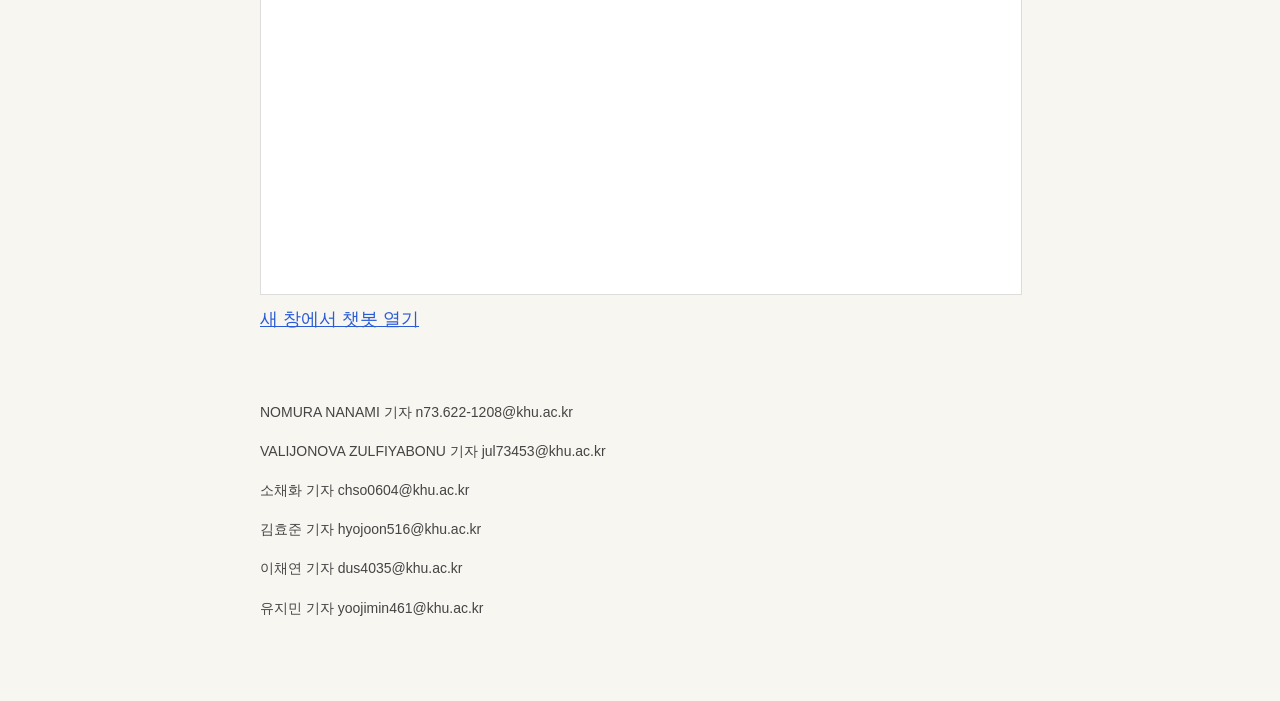
==== commit 6de43c5a: "Update index.html" ====
--- a/index.html
+++ b/index.html
@@ -59,10 +59,9 @@
   </p>
 
 <iframe
-  class="concentration-frame"
   src="./screen-concentration-article.html"
-  title="스크린 독과점 시각화"
-  loading="lazy">
+  style="width:100%; height:600px; border:0; display:block;"
+  title="2020-2026 스크린 독과점 시각화">
 </iframe>
 
   <p>
--- a/index.css
+++ b/index.css
@@ -302,3 +302,23 @@
   font-weight: 700;
   color: #111;
 }
+
+.concentration-frame {
+  display: block;
+  width: 100%;
+  height: 690px;
+  border: 0;
+  margin: 32px 0;
+ background: transparent;
+ overflow: hidden;
+}
+
+.survey-iframe {
+  width: 100%;
+  height: 350px;
+  border: 0;
+  display: block;
+  margin: 24px 0;
+}
+
+
